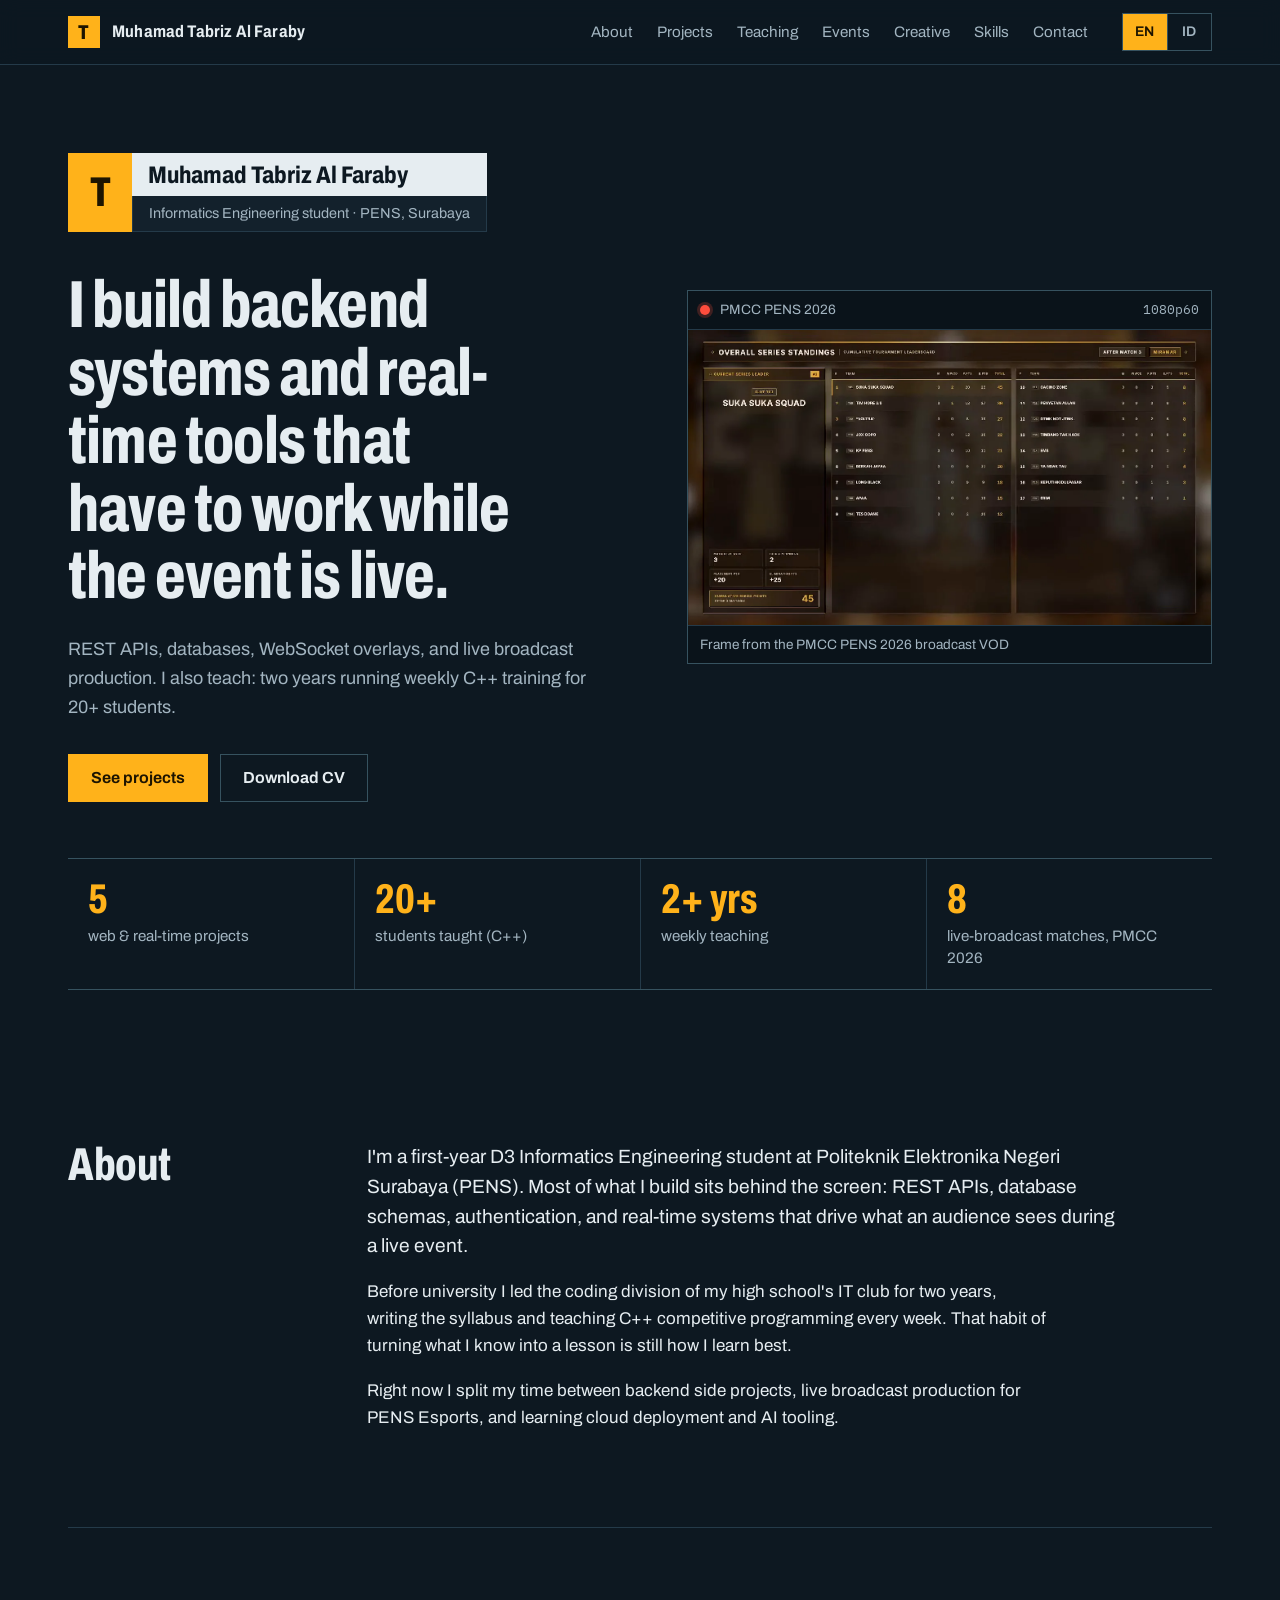
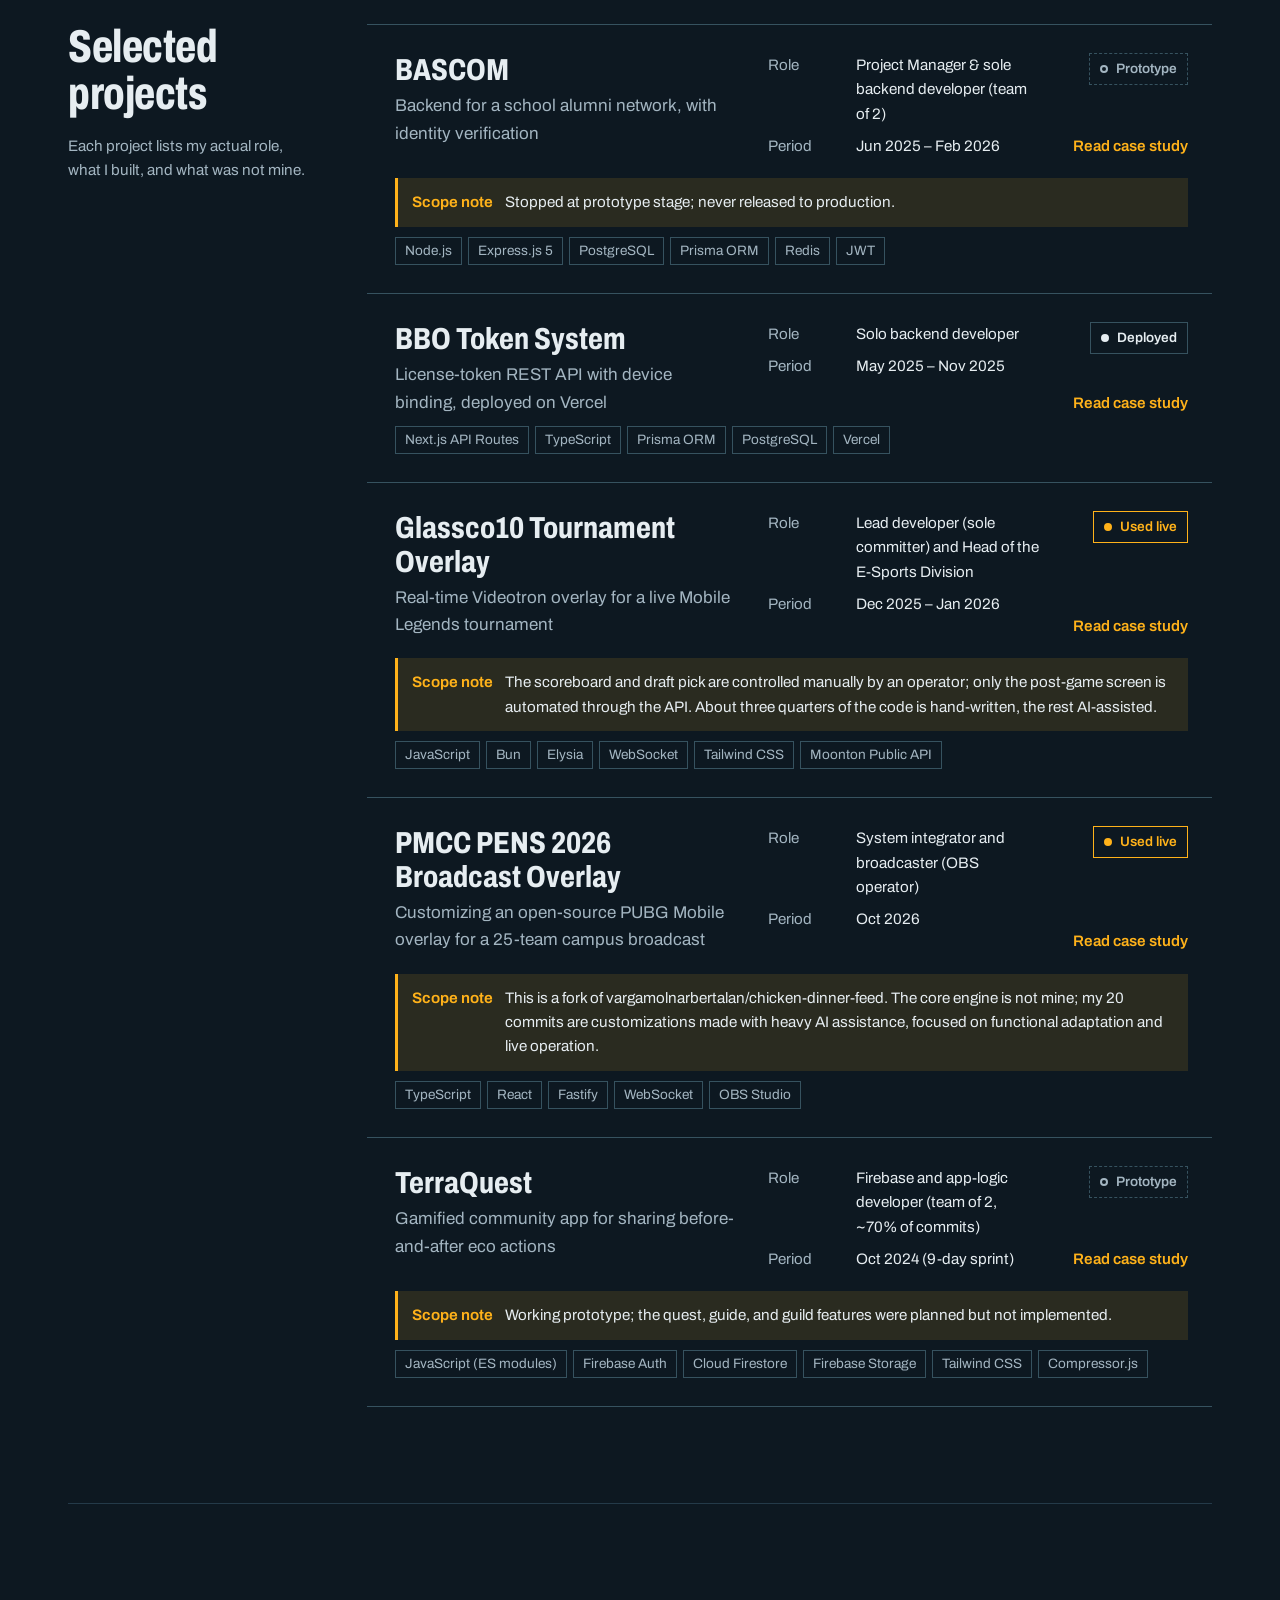
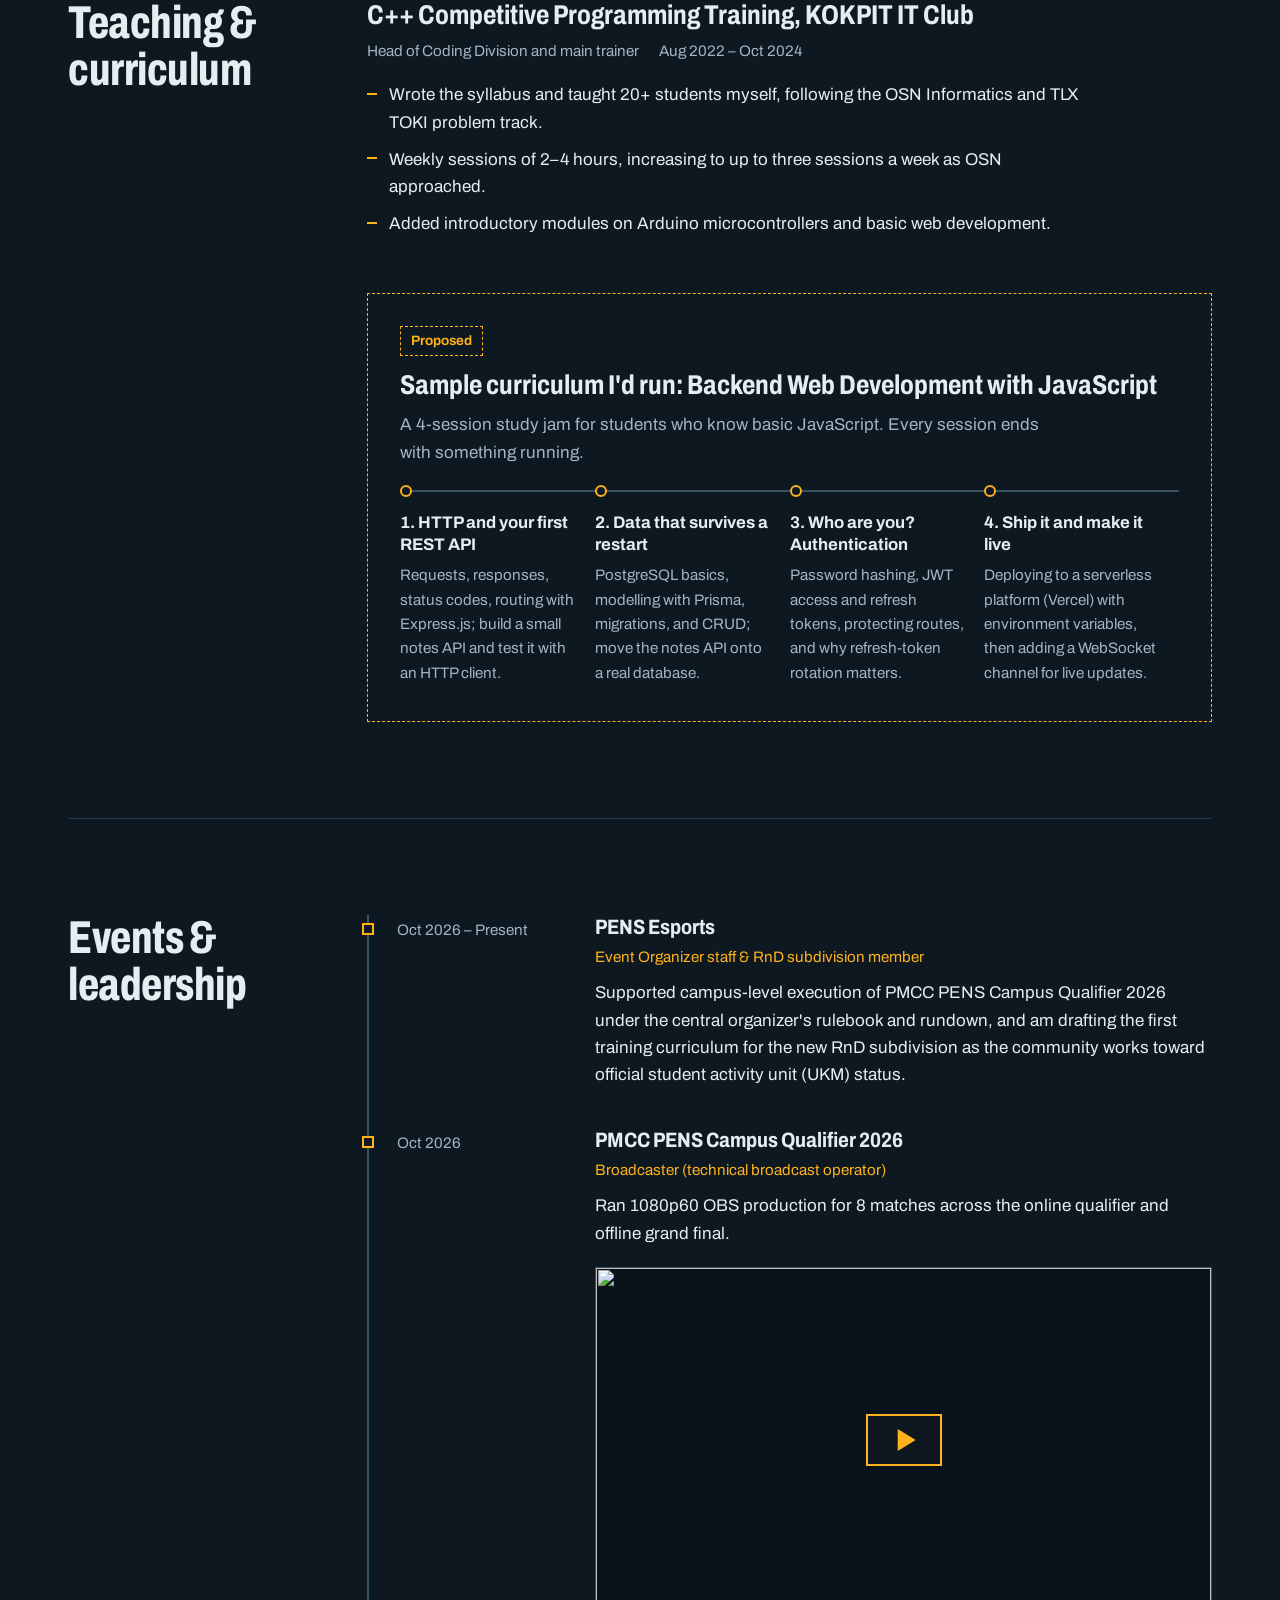
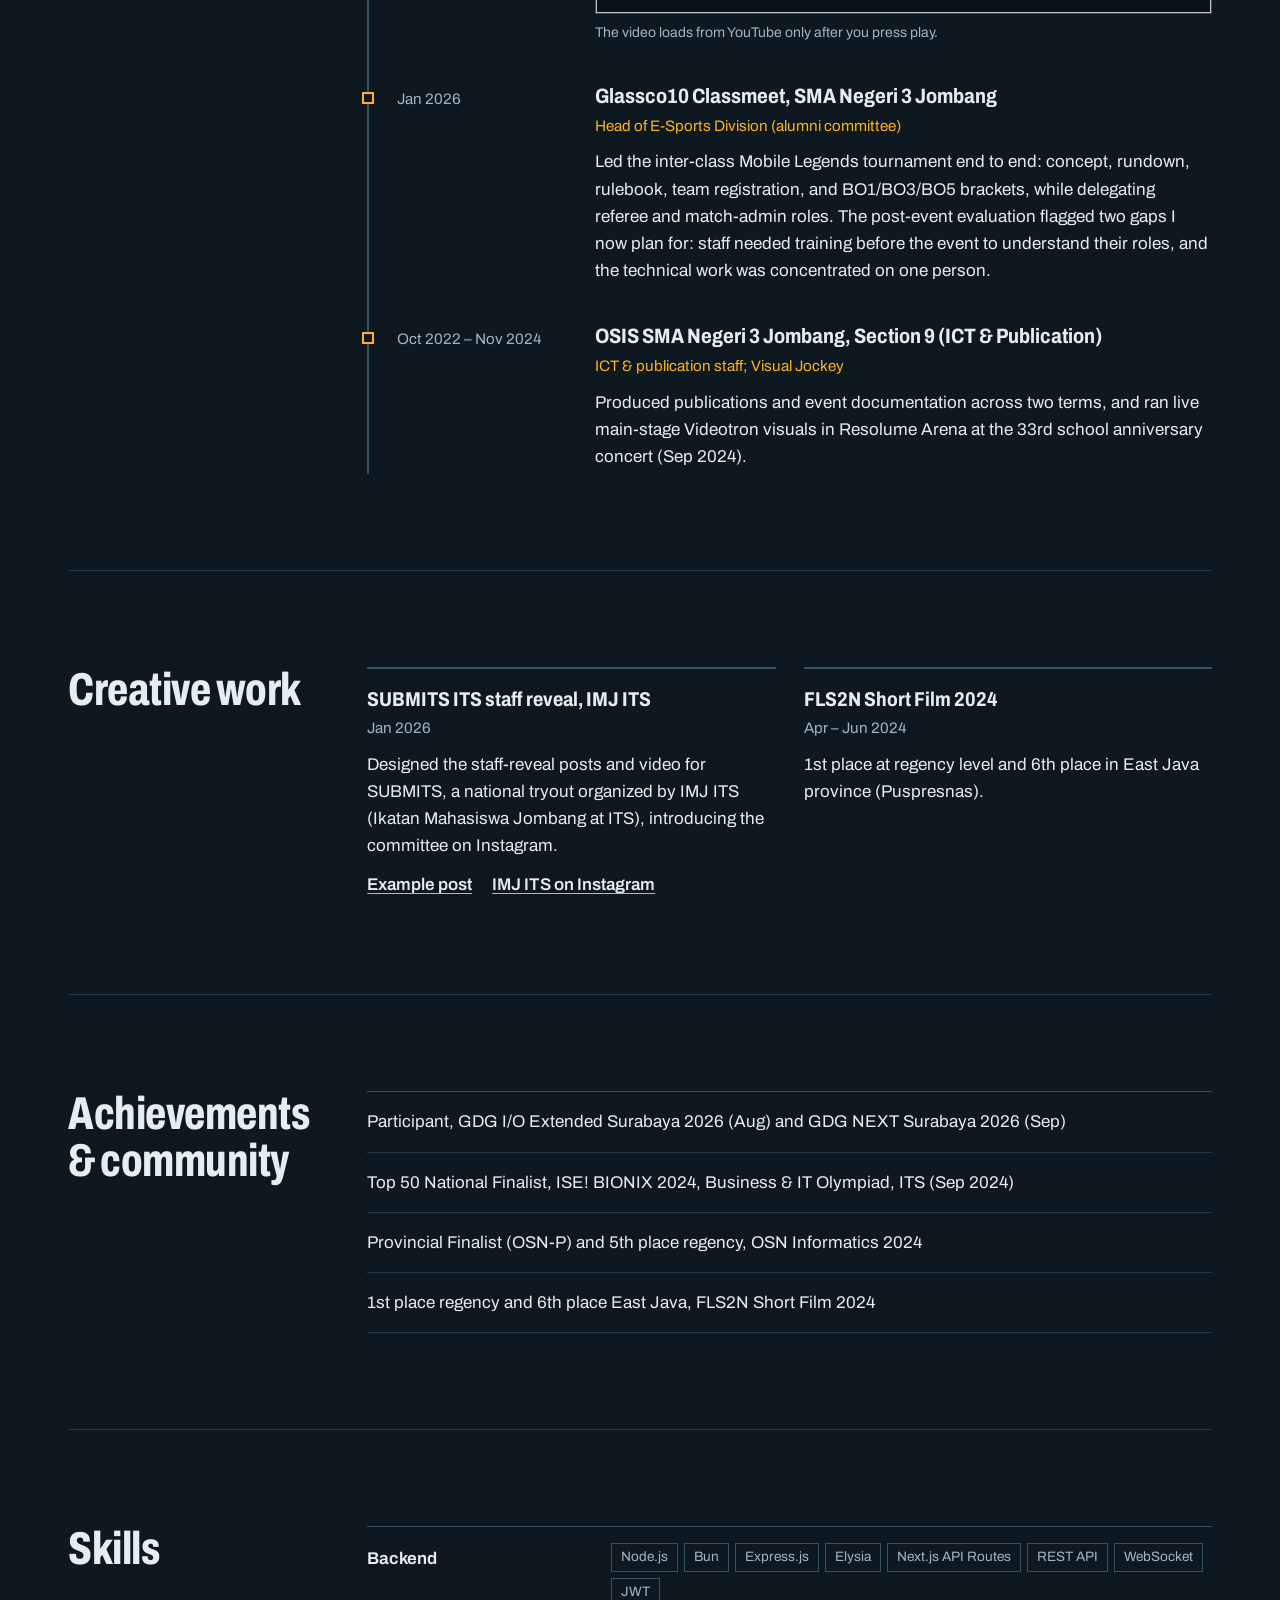
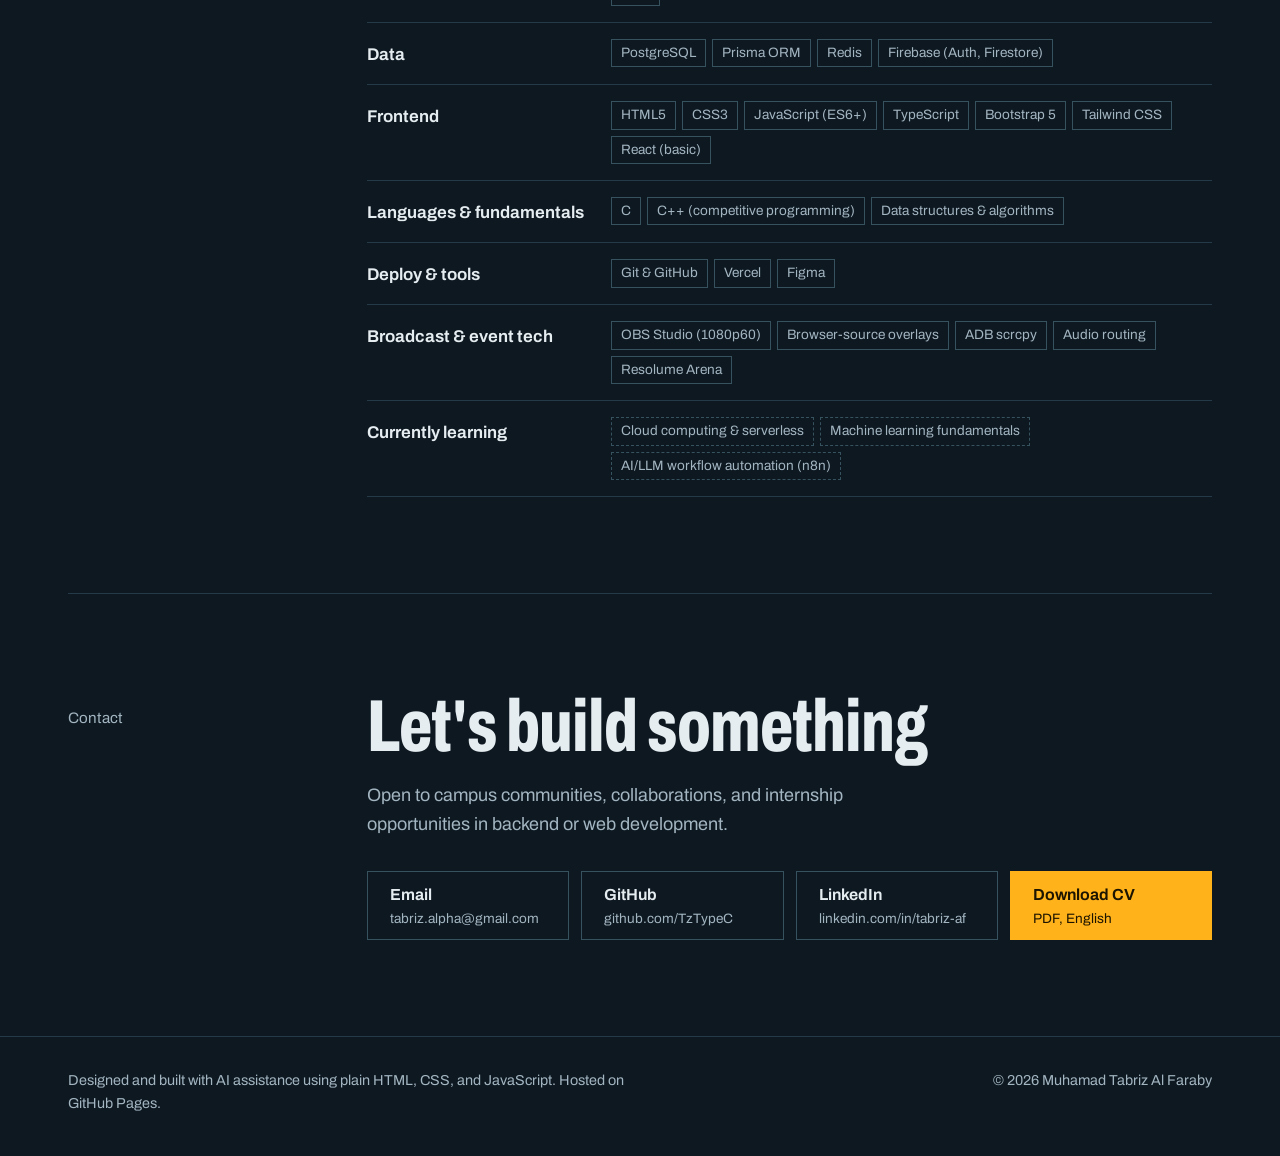
==== index.html @ d104f8d6 "Portfolio site: bilingual static site, case studies, media" ====
<!doctype html>
<html lang="en">
<head>
  <meta charset="utf-8">
  <meta name="viewport" content="width=device-width, initial-scale=1">
  <title data-i18n="meta.title">Muhamad Tabriz Al Faraby | Backend &amp; Real-Time Web Developer</title>
  <meta name="description" content="Portfolio of Muhamad Tabriz Al Faraby, Informatics Engineering student at PENS building backend systems and real-time tools for live events." data-i18n-attr="content|meta.description">
  <link rel="canonical" href="https://tztypec.github.io/">
  <meta name="theme-color" content="#0d1821">
  <meta name="color-scheme" content="dark">
  <meta name="author" content="Muhamad Tabriz Al Faraby">
  <meta property="og:type" content="website">
  <meta property="og:site_name" content="Muhamad Tabriz Al Faraby">
  <meta property="og:title" content="Muhamad Tabriz Al Faraby | Backend &amp; Real-Time Web Developer">
  <meta property="og:description" content="Portfolio of Muhamad Tabriz Al Faraby, Informatics Engineering student at PENS building backend systems and real-time tools for live events.">
  <meta property="og:url" content="https://tztypec.github.io/">
  <meta property="og:image" content="https://tztypec.github.io/assets/img/og.png">
  <meta property="og:image:width" content="1200">
  <meta property="og:image:height" content="630">
  <meta property="og:image:alt" content="Portfolio of Muhamad Tabriz Al Faraby">
  <meta property="og:locale" content="en_US">
  <meta property="og:locale:alternate" content="id_ID">
  <meta name="twitter:card" content="summary_large_image">
  <meta name="twitter:title" content="Muhamad Tabriz Al Faraby | Backend &amp; Real-Time Web Developer">
  <meta name="twitter:description" content="Portfolio of Muhamad Tabriz Al Faraby, Informatics Engineering student at PENS building backend systems and real-time tools for live events.">
  <meta name="twitter:image" content="https://tztypec.github.io/assets/img/og.png">
  <meta name="twitter:image:alt" content="Portfolio of Muhamad Tabriz Al Faraby">
  <link rel="icon" href="favicon.svg" type="image/svg+xml">
  <link rel="preload" href="assets/fonts/archivo-latin.woff2" as="font" type="font/woff2" crossorigin>
  <link rel="stylesheet" href="assets/css/site.css">
  <script>document.documentElement.classList.add("js")</script>
  <script src="assets/js/i18n.js" defer></script>
  <script src="assets/js/site.js" defer></script>
</head>
<body>
<a class="skip" data-i18n="ui.skip" href="#main">Skip to content</a>
<header class="site-header">
  <div class="wrap bar">
    <a class="brand" href="./">
      <span class="brand-mark" aria-hidden="true">T</span>
      <span class="brand-name"><span class="brand-name-full">Muhamad Tabriz Al Faraby</span><span class="brand-name-short">Tabriz</span></span>
    </a>
    <nav class="nav" aria-label="Main" data-i18n-attr="aria-label|ui.navLabel">
      <ul>
        <li><a data-i18n="nav.0" href="#about">About</a></li>
        <li><a data-i18n="nav.1" href="#projects">Projects</a></li>
        <li><a data-i18n="nav.2" href="#teaching">Teaching</a></li>
        <li><a data-i18n="nav.3" href="#events">Events</a></li>
        <li><a data-i18n="nav.4" href="#creative">Creative</a></li>
        <li><a data-i18n="nav.5" href="#skills">Skills</a></li>
        <li><a data-i18n="nav.6" href="#contact">Contact</a></li>
      </ul>
    </nav>
    <div class="lang" role="group" aria-label="Language" data-i18n-attr="aria-label|ui.lang">
      <button type="button" data-lang="en" aria-pressed="true" lang="en">EN</button>
      <button type="button" data-lang="id" aria-pressed="false" lang="id">ID</button>
    </div>
  </div>
</header>
<main id="main">
<section class="hero" aria-labelledby="hero-name">
  <div class="wrap">
    <div class="hero-grid">
      <div>
        <div class="strap">
          <span class="strap-mark" aria-hidden="true">T</span>
          <h1 id="hero-name">Muhamad Tabriz Al Faraby</h1>
          <p data-i18n="hero.eyebrow">Informatics Engineering student · PENS, Surabaya</p>
        </div>
        <p class="headline" data-i18n="hero.headline">I build backend systems and real-time tools that have to work while the event is live.</p>
        <p class="hero-sub" data-i18n="hero.sub">REST APIs, databases, WebSocket overlays, and live broadcast production. I also teach: two years running weekly C++ training for 20+ students.</p>
        <div class="actions">
          <a class="btn btn-primary" data-i18n="hero.cta_primary" href="#projects">See projects</a>
          <a class="btn" data-i18n="hero.cta_secondary" href="assets/CV-Muhamad-Tabriz-Al-Faraby.pdf" type="application/pdf">Download CV</a>
        </div>
      </div>
      <figure class="monitor">
        <div class="monitor-bar" aria-hidden="true"><span class="tally"></span><span>PMCC PENS 2026</span><span>1080p60</span></div>
        <div class="monitor-screen">
          <img src="assets/img/pmcc-series-standings.webp" width="1280" height="720" alt="Overall series standings overlay from the PMCC PENS 2026 broadcast, shown after match 3" data-i18n-attr="alt|ui.heroAlt" fetchpriority="high" decoding="async">
        </div>
        <figcaption data-i18n="ui.capPmcc">Frame from the PMCC PENS 2026 broadcast VOD</figcaption>
      </figure>
    </div>
    <ul class="stats">
      <li><span class="stat-value">5</span><span class="stat-label" data-i18n="hero.stats.0">web &amp; real-time projects</span></li>
      <li><span class="stat-value">20+</span><span class="stat-label" data-i18n="hero.stats.1">students taught (C++)</span></li>
      <li><span class="stat-value">2+ yrs</span><span class="stat-label" data-i18n="hero.stats.2">weekly teaching</span></li>
      <li><span class="stat-value">8</span><span class="stat-label" data-i18n="hero.stats.3">live-broadcast matches, PMCC 2026</span></li>
    </ul>
  </div>
</section>
<div class="wrap">
  <section class="sec" id="about" aria-labelledby="about-title">
    <div class="sec-head">
      <h2 data-i18n="about.title" id="about-title">About</h2>
      
    </div>
    <div class="sec-body">
      <div class="prose">
        <p class="prose-lead" data-i18n="about.body.0">I&#x27;m a first-year D3 Informatics Engineering student at Politeknik Elektronika Negeri Surabaya (PENS). Most of what I build sits behind the screen: REST APIs, database schemas, authentication, and real-time systems that drive what an audience sees during a live event.</p>
        <p data-i18n="about.body.1">Before university I led the coding division of my high school&#x27;s IT club for two years, writing the syllabus and teaching C++ competitive programming every week. That habit of turning what I know into a lesson is still how I learn best.</p>
        <p data-i18n="about.body.2">Right now I split my time between backend side projects, live broadcast production for PENS Esports, and learning cloud deployment and AI tooling.</p>
      </div>
    </div>
  </section>
</div>
<div class="wrap">
  <section class="sec" id="projects" aria-labelledby="projects-title">
    <div class="sec-head">
      <h2 data-i18n="projects_title" id="projects-title">Selected projects</h2>
      <p data-i18n="projects_note">Each project lists my actual role, what I built, and what was not mine.</p>
    </div>
    <div class="sec-body">
      <ul class="rundown">
        <li class="run">
          <div>
            <h3><a href="projects/bascom.html">BASCOM</a></h3>
            <p class="run-tagline" data-i18n="projects.bascom.tagline">Backend for a school alumni network, with identity verification</p>
          </div>
          <dl class="run-meta">
            <div><dt data-i18n="labels.role">Role</dt><dd data-i18n="projects.bascom.role">Project Manager &amp; sole backend developer (team of 2)</dd></div>
            <div><dt data-i18n="labels.period">Period</dt><dd data-i18n="projects.bascom.period">Jun 2025 – Feb 2026</dd></div>
          </dl>
          <div class="run-side">
            <span class="status status-prototype" data-i18n="projects.bascom.status">Prototype</span>
            <span class="run-cta" data-i18n="ui.readCase" aria-hidden="true">Read case study</span>
          </div>
          <p class="run-scope"><strong data-i18n="labels.honesty">Scope note</strong><span data-i18n="projects.bascom.honesty">Stopped at prototype stage; never released to production.</span></p>
          <ul class="stack"><li>Node.js</li><li>Express.js 5</li><li>PostgreSQL</li><li>Prisma ORM</li><li>Redis</li><li>JWT</li></ul>
        </li>
        <li class="run">
          <div>
            <h3><a href="projects/bbo-token.html">BBO Token System</a></h3>
            <p class="run-tagline" data-i18n="projects.bbo-token.tagline">License-token REST API with device binding, deployed on Vercel</p>
          </div>
          <dl class="run-meta">
            <div><dt data-i18n="labels.role">Role</dt><dd data-i18n="projects.bbo-token.role">Solo backend developer</dd></div>
            <div><dt data-i18n="labels.period">Period</dt><dd data-i18n="projects.bbo-token.period">May 2025 – Nov 2025</dd></div>
          </dl>
          <div class="run-side">
            <span class="status status-deployed" data-i18n="projects.bbo-token.status">Deployed</span>
            <span class="run-cta" data-i18n="ui.readCase" aria-hidden="true">Read case study</span>
          </div>
  
          <ul class="stack"><li>Next.js API Routes</li><li>TypeScript</li><li>Prisma ORM</li><li>PostgreSQL</li><li>Vercel</li></ul>
        </li>
        <li class="run">
          <div>
            <h3><a href="projects/glassco10-overlay.html">Glassco10 Tournament Overlay</a></h3>
            <p class="run-tagline" data-i18n="projects.glassco10-overlay.tagline">Real-time Videotron overlay for a live Mobile Legends tournament</p>
          </div>
          <dl class="run-meta">
            <div><dt data-i18n="labels.role">Role</dt><dd data-i18n="projects.glassco10-overlay.role">Lead developer (sole committer) and Head of the E-Sports Division</dd></div>
            <div><dt data-i18n="labels.period">Period</dt><dd data-i18n="projects.glassco10-overlay.period">Dec 2025 – Jan 2026</dd></div>
          </dl>
          <div class="run-side">
            <span class="status status-live" data-i18n="projects.glassco10-overlay.status">Used live</span>
            <span class="run-cta" data-i18n="ui.readCase" aria-hidden="true">Read case study</span>
          </div>
          <p class="run-scope"><strong data-i18n="labels.honesty">Scope note</strong><span data-i18n="projects.glassco10-overlay.honesty">The scoreboard and draft pick are controlled manually by an operator; only the post-game screen is automated through the API. About three quarters of the code is hand-written, the rest AI-assisted.</span></p>
          <ul class="stack"><li>JavaScript</li><li>Bun</li><li>Elysia</li><li>WebSocket</li><li>Tailwind CSS</li><li>Moonton Public API</li></ul>
        </li>
        <li class="run">
          <div>
            <h3><a href="projects/pmcc-overlay.html">PMCC PENS 2026 Broadcast Overlay</a></h3>
            <p class="run-tagline" data-i18n="projects.pmcc-overlay.tagline">Customizing an open-source PUBG Mobile overlay for a 25-team campus broadcast</p>
          </div>
          <dl class="run-meta">
            <div><dt data-i18n="labels.role">Role</dt><dd data-i18n="projects.pmcc-overlay.role">System integrator and broadcaster (OBS operator)</dd></div>
            <div><dt data-i18n="labels.period">Period</dt><dd data-i18n="projects.pmcc-overlay.period">Oct 2026</dd></div>
          </dl>
          <div class="run-side">
            <span class="status status-live" data-i18n="projects.pmcc-overlay.status">Used live</span>
            <span class="run-cta" data-i18n="ui.readCase" aria-hidden="true">Read case study</span>
          </div>
          <p class="run-scope"><strong data-i18n="labels.honesty">Scope note</strong><span data-i18n="projects.pmcc-overlay.honesty">This is a fork of vargamolnarbertalan/chicken-dinner-feed. The core engine is not mine; my 20 commits are customizations made with heavy AI assistance, focused on functional adaptation and live operation.</span></p>
          <ul class="stack"><li>TypeScript</li><li>React</li><li>Fastify</li><li>WebSocket</li><li>OBS Studio</li></ul>
        </li>
        <li class="run">
          <div>
            <h3><a href="projects/terraquest.html">TerraQuest</a></h3>
            <p class="run-tagline" data-i18n="projects.terraquest.tagline">Gamified community app for sharing before-and-after eco actions</p>
          </div>
          <dl class="run-meta">
            <div><dt data-i18n="labels.role">Role</dt><dd data-i18n="projects.terraquest.role">Firebase and app-logic developer (team of 2, ~70% of commits)</dd></div>
            <div><dt data-i18n="labels.period">Period</dt><dd data-i18n="projects.terraquest.period">Oct 2024 (9-day sprint)</dd></div>
          </dl>
          <div class="run-side">
            <span class="status status-prototype" data-i18n="projects.terraquest.status">Prototype</span>
            <span class="run-cta" data-i18n="ui.readCase" aria-hidden="true">Read case study</span>
          </div>
          <p class="run-scope"><strong data-i18n="labels.honesty">Scope note</strong><span data-i18n="projects.terraquest.honesty">Working prototype; the quest, guide, and guild features were planned but not implemented.</span></p>
          <ul class="stack"><li>JavaScript (ES modules)</li><li>Firebase Auth</li><li>Cloud Firestore</li><li>Firebase Storage</li><li>Tailwind CSS</li><li>Compressor.js</li></ul>
        </li>
      </ul>
    </div>
  </section>
</div>
<div class="wrap">
  <section class="sec" id="teaching" aria-labelledby="teaching-title">
    <div class="sec-head">
      <h2 data-i18n="teaching.title" id="teaching-title">Teaching &amp; curriculum</h2>
      
    </div>
    <div class="sec-body">
      <article class="block">
        <h3 data-i18n="teaching.kokpit.name">C++ Competitive Programming Training, KOKPIT IT Club</h3>
        <p class="byline"><span data-i18n="teaching.kokpit.role">Head of Coding Division and main trainer</span><span data-i18n="teaching.kokpit.period">Aug 2022 – Oct 2024</span></p>
        <ul class="ticks">
          <li data-i18n="teaching.kokpit.points.0">Wrote the syllabus and taught 20+ students myself, following the OSN Informatics and TLX TOKI problem track.</li>
          <li data-i18n="teaching.kokpit.points.1">Weekly sessions of 2–4 hours, increasing to up to three sessions a week as OSN approached.</li>
          <li data-i18n="teaching.kokpit.points.2">Added introductory modules on Arduino microcontrollers and basic web development.</li>
        </ul>
      </article>
      <article class="block proposal" aria-labelledby="proposal-title">
        <p class="proposal-tag" data-i18n="labels.proposed">Proposed</p>
        <h3 data-i18n="teaching.sample.title" id="proposal-title">Sample curriculum I&#x27;d run: Backend Web Development with JavaScript</h3>
        <p class="proposal-intro" data-i18n="teaching.sample.intro">A 4-session study jam for students who know basic JavaScript. Every session ends with something running.</p>
        <ol class="sessions">
          <li><h4 data-i18n="teaching.sample.sessions.0.title">1. HTTP and your first REST API</h4><p data-i18n="teaching.sample.sessions.0.topics">Requests, responses, status codes, routing with Express.js; build a small notes API and test it with an HTTP client.</p></li>
          <li><h4 data-i18n="teaching.sample.sessions.1.title">2. Data that survives a restart</h4><p data-i18n="teaching.sample.sessions.1.topics">PostgreSQL basics, modelling with Prisma, migrations, and CRUD; move the notes API onto a real database.</p></li>
          <li><h4 data-i18n="teaching.sample.sessions.2.title">3. Who are you? Authentication</h4><p data-i18n="teaching.sample.sessions.2.topics">Password hashing, JWT access and refresh tokens, protecting routes, and why refresh-token rotation matters.</p></li>
          <li><h4 data-i18n="teaching.sample.sessions.3.title">4. Ship it and make it live</h4><p data-i18n="teaching.sample.sessions.3.topics">Deploying to a serverless platform (Vercel) with environment variables, then adding a WebSocket channel for live updates.</p></li>
        </ol>
      </article>
    </div>
  </section>
</div>
<div class="wrap">
  <section class="sec" id="events" aria-labelledby="events-title">
    <div class="sec-head">
      <h2 data-i18n="events.title" id="events-title">Events &amp; leadership</h2>
      
    </div>
    <div class="sec-body">
      <ol class="timeline">
        <li>
          <p class="when" data-i18n="events.items.0.period">Oct 2026 – Present</p>
          <div>
            <h3 data-i18n="events.items.0.name">PENS Esports</h3>
            <p class="role" data-i18n="events.items.0.role">Event Organizer staff &amp; RnD subdivision member</p>
            <p class="text" data-i18n="events.items.0.text">Supported campus-level execution of PMCC PENS Campus Qualifier 2026 under the central organizer&#x27;s rulebook and rundown, and am drafting the first training curriculum for the new RnD subdivision as the community works toward official student activity unit (UKM) status.</p>
          </div>
        </li>
        <li>
          <p class="when" data-i18n="events.items.1.period">Oct 2026</p>
          <div>
            <h3 data-i18n="events.items.1.name">PMCC PENS Campus Qualifier 2026</h3>
            <p class="role" data-i18n="events.items.1.role">Broadcaster (technical broadcast operator)</p>
            <p class="text" data-i18n="events.items.1.text">Ran 1080p60 OBS production for 8 matches across the online qualifier and offline grand final.</p>
            <div class="yt" data-yt="rOWK4Sey0Go">
              <a class="yt-link" href="https://www.youtube.com/watch?v=rOWK4Sey0Go" aria-label="Play the PMCC PENS 2026 broadcast VOD" data-i18n-attr="aria-label|ui.play">
                <img src="https://i.ytimg.com/vi/rOWK4Sey0Go/maxresdefault.jpg" alt="" width="1280" height="720" loading="lazy" decoding="async">
                <span class="yt-play" aria-hidden="true"></span>
              </a>
            </div>
            <p class="yt-note" data-i18n="ui.ytNote">The video loads from YouTube only after you press play.</p>
          </div>
        </li>
        <li>
          <p class="when" data-i18n="events.items.2.period">Jan 2026</p>
          <div>
            <h3 data-i18n="events.items.2.name">Glassco10 Classmeet, SMA Negeri 3 Jombang</h3>
            <p class="role" data-i18n="events.items.2.role">Head of E-Sports Division (alumni committee)</p>
            <p class="text" data-i18n="events.items.2.text">Led the inter-class Mobile Legends tournament end to end: concept, rundown, rulebook, team registration, and BO1/BO3/BO5 brackets, while delegating referee and match-admin roles. The post-event evaluation flagged two gaps I now plan for: staff needed training before the event to understand their roles, and the technical work was concentrated on one person.</p>
          </div>
        </li>
        <li>
          <p class="when" data-i18n="events.items.3.period">Oct 2022 – Nov 2024</p>
          <div>
            <h3 data-i18n="events.items.3.name">OSIS SMA Negeri 3 Jombang, Section 9 (ICT &amp; Publication)</h3>
            <p class="role" data-i18n="events.items.3.role">ICT &amp; publication staff; Visual Jockey</p>
            <p class="text" data-i18n="events.items.3.text">Produced publications and event documentation across two terms, and ran live main-stage Videotron visuals in Resolume Arena at the 33rd school anniversary concert (Sep 2024).</p>
          </div>
        </li>
      </ol>
    </div>
  </section>
</div>
<div class="wrap">
  <section class="sec" id="creative" aria-labelledby="creative-title">
    <div class="sec-head">
      <h2 data-i18n="creative.title" id="creative-title">Creative work</h2>
      
    </div>
    <div class="sec-body">
      <div class="pair">
        <article>
          <h3 data-i18n="creative.items.0.name">SUBMITS ITS staff reveal, IMJ ITS</h3>
          <p class="when" data-i18n="creative.items.0.period">Jan 2026</p>
          <p class="text" data-i18n="creative.items.0.text">Designed the staff-reveal posts and video for SUBMITS, a national tryout organized by IMJ ITS (Ikatan Mahasiswa Jombang at ITS), introducing the committee on Instagram.</p>
          <ul class="links"><li><a data-i18n="creative.items.0.links.0" href="https://www.instagram.com/p/DTwX27FEnAZ/">Example post</a></li><li><a data-i18n="creative.items.0.links.1" href="https://www.instagram.com/imj.its/">IMJ ITS on Instagram</a></li></ul>
        </article>
        <article>
          <h3 data-i18n="creative.items.1.name">FLS2N Short Film 2024</h3>
          <p class="when" data-i18n="creative.items.1.period">Apr – Jun 2024</p>
          <p class="text" data-i18n="creative.items.1.text">1st place at regency level and 6th place in East Java province (Puspresnas).</p>
        </article>
      </div>
    </div>
  </section>
</div>
<div class="wrap">
  <section class="sec" id="achievements" aria-labelledby="achievements-title">
    <div class="sec-head">
      <h2 data-i18n="achievements.title" id="achievements-title">Achievements &amp; community</h2>
      
    </div>
    <div class="sec-body">
      <ul class="rows">
        <li data-i18n="achievements.items.0">Participant, GDG I/O Extended Surabaya 2026 (Aug) and GDG NEXT Surabaya 2026 (Sep)</li>
        <li data-i18n="achievements.items.1">Top 50 National Finalist, ISE! BIONIX 2024, Business &amp; IT Olympiad, ITS (Sep 2024)</li>
        <li data-i18n="achievements.items.2">Provincial Finalist (OSN-P) and 5th place regency, OSN Informatics 2024</li>
        <li data-i18n="achievements.items.3">1st place regency and 6th place East Java, FLS2N Short Film 2024</li>
      </ul>
    </div>
  </section>
</div>
<div class="wrap">
  <section class="sec" id="skills" aria-labelledby="skills-title">
    <div class="sec-head">
      <h2 data-i18n="skills.title" id="skills-title">Skills</h2>
      
    </div>
    <div class="sec-body">
      <dl class="skills">
        <div><dt data-i18n="skills.groups.0.label">Backend</dt><dd><ul class="stack"><li>Node.js</li><li>Bun</li><li>Express.js</li><li>Elysia</li><li>Next.js API Routes</li><li>REST API</li><li>WebSocket</li><li>JWT</li></ul></dd></div>
        <div><dt data-i18n="skills.groups.1.label">Data</dt><dd><ul class="stack"><li>PostgreSQL</li><li>Prisma ORM</li><li>Redis</li><li>Firebase (Auth, Firestore)</li></ul></dd></div>
        <div><dt data-i18n="skills.groups.2.label">Frontend</dt><dd><ul class="stack"><li>HTML5</li><li>CSS3</li><li>JavaScript (ES6+)</li><li>TypeScript</li><li>Bootstrap 5</li><li>Tailwind CSS</li><li>React (basic)</li></ul></dd></div>
        <div><dt data-i18n="skills.groups.3.label">Languages &amp; fundamentals</dt><dd><ul class="stack"><li>C</li><li>C++ (competitive programming)</li><li>Data structures &amp; algorithms</li></ul></dd></div>
        <div><dt data-i18n="skills.groups.4.label">Deploy &amp; tools</dt><dd><ul class="stack"><li>Git &amp; GitHub</li><li>Vercel</li><li>Figma</li></ul></dd></div>
        <div><dt data-i18n="skills.groups.5.label">Broadcast &amp; event tech</dt><dd><ul class="stack"><li>OBS Studio (1080p60)</li><li>Browser-source overlays</li><li>ADB scrcpy</li><li>Audio routing</li><li>Resolume Arena</li></ul></dd></div>
        <div class="learning"><dt data-i18n="skills.groups.6.label">Currently learning</dt><dd><ul class="stack"><li>Cloud computing &amp; serverless</li><li>Machine learning fundamentals</li><li>AI/LLM workflow automation (n8n)</li></ul></dd></div>
      </dl>
    </div>
  </section>
</div>
<div class="wrap">
  <section class="sec contact" id="contact" aria-labelledby="contact-title">
    <div class="sec-head">
      <p data-i18n="nav.6.rail">Contact</p>
    </div>
    <div class="sec-body">
      <h2 class="contact-title" data-i18n="contact.title" id="contact-title">Let&#x27;s build something</h2>
      <p class="contact-text" data-i18n="contact.text">Open to campus communities, collaborations, and internship opportunities in backend or web development.</p>
      <ul class="contact-list">
        <li><a class="btn" href="mailto:tabriz.alpha@gmail.com"><span><span data-i18n="ui.email">Email</span><small>tabriz.alpha@gmail.com</small></span></a></li>
        <li><a class="btn" href="https://github.com/TzTypeC"><span>GitHub<small>github.com/TzTypeC</small></span></a></li>
        <li><a class="btn" href="https://linkedin.com/in/tabriz-af"><span>LinkedIn<small>linkedin.com/in/tabriz-af</small></span></a></li>
        <li><a class="btn btn-primary" href="assets/CV-Muhamad-Tabriz-Al-Faraby.pdf" type="application/pdf"><span><span data-i18n="hero.cta_secondary">Download CV</span><small data-i18n="ui.pdf">PDF, English</small></span></a></li>
      </ul>
    </div>
  </section>
</div>
</main>
<footer class="site-footer">
  <div class="wrap foot">
    <p data-i18n="footer">Designed and built with AI assistance using plain HTML, CSS, and JavaScript. Hosted on GitHub Pages.</p>
    <p data-i18n="ui.rights">© 2026 Muhamad Tabriz Al Faraby</p>
  </div>
</footer>
</body>
</html>
---- assets/css/site.css ----
@font-face {
  font-family: "Archivo";
  font-style: normal;
  font-weight: 100 900;
  font-stretch: 62% 125%;
  font-display: swap;
  src: url("../fonts/archivo-latin.woff2") format("woff2");
}

@font-face {
  font-family: "IBM Plex Mono";
  font-style: normal;
  font-weight: 400;
  font-display: swap;
  src: url("../fonts/plex-mono-400-latin.woff2") format("woff2");
}

:root {
  --bg: #0d1821;
  --bg-raise: #13212c;
  --bg-sunk: #0a131a;
  --line: #243a49;
  --line-strong: #36525f;
  --text: #e6edf1;
  --muted: #a3b5c1;
  --accent: #ffb21a;
  --accent-soft: rgba(255, 178, 26, 0.12);
  --on-accent: #1d1400;
  --sans: "Archivo", "Segoe UI", system-ui, sans-serif;
  --mono: "IBM Plex Mono", ui-monospace, "Cascadia Mono", Consolas, monospace;
  --wrap: 1240px;
  --gutter: clamp(20px, 4vw, 48px);
  --rail: 248px;
  --header-h: 64px;
  color-scheme: dark;
}

*,
*::before,
*::after {
  box-sizing: border-box;
}

html {
  scroll-behavior: smooth;
  scroll-padding-top: calc(var(--header-h) + 24px);
  -webkit-text-size-adjust: 100%;
}

body {
  margin: 0;
  background: var(--bg);
  color: var(--text);
  font-family: var(--sans);
  font-size: 1.0625rem;
  line-height: 1.6;
  font-stretch: 100%;
  text-rendering: optimizeLegibility;
}

img {
  display: block;
  max-width: 100%;
  height: auto;
}

a {
  color: inherit;
  text-decoration-color: var(--accent);
  text-decoration-thickness: 1px;
  text-underline-offset: 0.2em;
}

a:hover {
  color: var(--accent);
}

:focus-visible {
  outline: 3px solid var(--accent);
  outline-offset: 3px;
  border-radius: 2px;
}

h1,
h2,
h3,
p,
ul,
ol,
dl,
dd,
figure {
  margin: 0;
}

ul,
ol {
  padding: 0;
}

code {
  font-family: var(--mono);
  font-size: 0.9em;
}

.skip {
  position: absolute;
  left: var(--gutter);
  top: -100px;
  z-index: 100;
  padding: 10px 16px;
  background: var(--accent);
  color: var(--on-accent);
  font-weight: 700;
  text-decoration: none;
}

.skip:focus {
  top: 12px;
}

.wrap {
  width: 100%;
  max-width: var(--wrap);
  margin-inline: auto;
  padding-inline: var(--gutter);
}

.site-header {
  position: sticky;
  top: 0;
  z-index: 50;
  background: rgba(13, 24, 33, 0.92);
  border-bottom: 1px solid var(--line);
  backdrop-filter: blur(10px);
}

.bar {
  display: flex;
  align-items: center;
  gap: 24px;
  min-height: var(--header-h);
}

.brand {
  display: inline-flex;
  align-items: center;
  gap: 12px;
  font-weight: 700;
  font-stretch: 85%;
  font-size: 1.05rem;
  letter-spacing: 0.01em;
  text-decoration: none;
  white-space: nowrap;
}

.brand-mark {
  display: grid;
  place-items: center;
  width: 32px;
  height: 32px;
  background: var(--accent);
  color: var(--on-accent);
  font-weight: 800;
  font-stretch: 75%;
  font-size: 1.25rem;
  line-height: 1;
}

.brand:hover {
  color: var(--text);
}

.brand:hover .brand-name {
  color: var(--accent);
}

.nav {
  margin-left: auto;
}

.nav ul {
  display: flex;
  gap: 4px;
  list-style: none;
}

.nav a {
  display: block;
  padding: 8px 10px;
  color: var(--muted);
  font-size: 0.95rem;
  text-decoration: none;
}

.nav a:hover {
  color: var(--text);
}

.lang {
  display: none;
  border: 1px solid var(--line-strong);
}

.js .lang {
  display: inline-flex;
}

.lang button {
  min-width: 44px;
  min-height: 36px;
  padding: 4px 10px;
  border: 0;
  background: transparent;
  color: var(--muted);
  font: inherit;
  font-size: 0.875rem;
  font-weight: 600;
  letter-spacing: 0.04em;
  cursor: pointer;
}

.lang button + button {
  border-left: 1px solid var(--line-strong);
}

.lang button[aria-pressed="true"] {
  background: var(--accent);
  color: var(--on-accent);
}

.lang button:hover:not([aria-pressed="true"]) {
  color: var(--text);
}

.hero {
  padding-block: clamp(40px, 7vw, 88px) clamp(32px, 5vw, 56px);
}

.hero-grid {
  display: grid;
  grid-template-columns: minmax(0, 1.08fr) minmax(0, 1fr);
  gap: clamp(28px, 4vw, 56px);
  align-items: center;
}

.strap {
  display: inline-grid;
  grid-template-columns: auto 1fr;
  margin-bottom: clamp(28px, 4vw, 40px);
  max-width: 100%;
}

.strap-mark {
  grid-row: span 2;
  display: grid;
  place-items: center;
  width: clamp(52px, 6vw, 64px);
  background: var(--accent);
  color: var(--on-accent);
  font-weight: 800;
  font-stretch: 70%;
  font-size: clamp(2rem, 3.4vw, 2.6rem);
  line-height: 1;
}

.strap h1 {
  padding: 8px 16px 6px;
  background: var(--text);
  color: var(--bg);
  font-size: clamp(1.15rem, 2vw, 1.5rem);
  font-weight: 750;
  font-stretch: 82%;
  line-height: 1.2;
}

.strap p {
  padding: 6px 16px;
  background: var(--bg-raise);
  border: 1px solid var(--line);
  border-top: 0;
  color: var(--muted);
  font-size: 0.9rem;
}

.headline {
  font-size: clamp(2.35rem, 5.2vw, 4.5rem);
  font-weight: 760;
  font-stretch: 72%;
  line-height: 1.02;
  letter-spacing: -0.012em;
  max-width: 16ch;
  text-wrap: balance;
}

.hero-sub {
  margin-top: 24px;
  max-width: 54ch;
  color: var(--muted);
  font-size: 1.125rem;
}

.actions {
  display: flex;
  flex-wrap: wrap;
  gap: 12px;
  margin-top: 32px;
}

.btn {
  display: inline-flex;
  align-items: center;
  justify-content: center;
  gap: 10px;
  min-height: 48px;
  padding: 10px 22px;
  border: 1px solid var(--line-strong);
  background: transparent;
  color: var(--text);
  font-weight: 650;
  font-size: 1rem;
  text-decoration: none;
  transition: background-color 0.15s ease, color 0.15s ease, border-color 0.15s ease;
}

.btn:hover {
  border-color: var(--accent);
  color: var(--accent);
}

.btn-primary {
  background: var(--accent);
  border-color: var(--accent);
  color: var(--on-accent);
}

.btn-primary:hover {
  background: #ffc54f;
  border-color: #ffc54f;
  color: var(--on-accent);
}

.btn svg {
  width: 18px;
  height: 18px;
  flex: none;
}

.monitor {
  border: 1px solid var(--line-strong);
  background: var(--bg-sunk);
}

.monitor-bar {
  display: flex;
  align-items: center;
  gap: 10px;
  padding: 8px 12px;
  border-bottom: 1px solid var(--line);
  color: var(--muted);
  font-size: 0.85rem;
}

.tally {
  width: 10px;
  height: 10px;
  border-radius: 50%;
  background: #ff4d3d;
  box-shadow: 0 0 0 3px rgba(255, 77, 61, 0.22);
  flex: none;
}

.monitor-bar span:last-child {
  margin-left: auto;
  font-family: var(--mono);
  font-size: 0.8rem;
  color: var(--muted);
}

.monitor-screen {
  position: relative;
  overflow: hidden;
  aspect-ratio: 16 / 9;
}

.monitor-screen img {
  width: 100%;
  height: 100%;
  object-fit: cover;
}

.monitor figcaption {
  padding: 8px 12px;
  border-top: 1px solid var(--line);
  color: var(--muted);
  font-size: 0.85rem;
}

.js .monitor-screen img {
  animation: power-on 0.9s cubic-bezier(0.2, 0.7, 0.2, 1) 0.15s both;
}

@keyframes power-on {
  0% {
    clip-path: inset(49.5% 0 49.5% 0);
    filter: brightness(2.2);
  }
  45% {
    clip-path: inset(49.5% 0 49.5% 0);
    filter: brightness(1.8);
  }
  100% {
    clip-path: inset(0 0 0 0);
    filter: brightness(1);
  }
}

.stats {
  display: grid;
  grid-template-columns: repeat(4, minmax(0, 1fr));
  margin-top: clamp(36px, 5vw, 56px);
  border-top: 1px solid var(--line-strong);
  border-bottom: 1px solid var(--line-strong);
  list-style: none;
}

.stats li {
  padding: 18px 20px 20px;
}

.stats li + li {
  border-left: 1px solid var(--line);
}

.stat-value {
  display: block;
  color: var(--accent);
  font-size: clamp(1.9rem, 3.4vw, 2.6rem);
  font-weight: 760;
  font-stretch: 72%;
  line-height: 1.1;
  font-variant-numeric: tabular-nums;
}

.stat-label {
  display: block;
  margin-top: 4px;
  color: var(--muted);
  font-size: 0.95rem;
  line-height: 1.4;
}

.sec {
  display: grid;
  grid-template-columns: var(--rail) minmax(0, 1fr);
  gap: 24px clamp(28px, 4vw, 56px);
  padding-block: clamp(56px, 8vw, 96px);
  border-top: 1px solid var(--line);
}

.hero + .wrap .sec {
  border-top: 0;
}

.sec-head {
  align-self: start;
  position: sticky;
  top: calc(var(--header-h) + 24px);
}

.sec-head h2 {
  font-size: clamp(2rem, 3.6vw, 3rem);
  font-weight: 760;
  font-stretch: 72%;
  line-height: 1.02;
  letter-spacing: -0.01em;
  text-wrap: balance;
}

.sec-head p {
  margin-top: 16px;
  color: var(--muted);
  font-size: 0.95rem;
  max-width: 30ch;
}

.prose p {
  max-width: 68ch;
  text-wrap: pretty;
}

.prose p + p {
  margin-top: 1em;
}

.prose-lead {
  font-size: 1.2rem;
  line-height: 1.55;
}

.rundown {
  list-style: none;
  border-top: 1px solid var(--line-strong);
}

.run {
  position: relative;
  display: grid;
  grid-template-columns: minmax(0, 1.25fr) minmax(0, 1fr) auto;
  gap: 10px 32px;
  padding: 28px 24px 28px 28px;
  border-bottom: 1px solid var(--line-strong);
  transition: background-color 0.15s ease;
}

.run::before {
  content: "";
  position: absolute;
  left: 0;
  top: -1px;
  bottom: -1px;
  width: 4px;
  background: transparent;
  transition: background-color 0.15s ease;
}

.run:hover,
.run:focus-within {
  background: var(--bg-raise);
}

.run:hover::before,
.run:focus-within::before {
  background: var(--accent);
}

.run h3 {
  font-size: clamp(1.5rem, 2.4vw, 1.9rem);
  font-weight: 750;
  font-stretch: 78%;
  line-height: 1.1;
}

.run h3 a {
  text-decoration: none;
}

.run h3 a::after {
  content: "";
  position: absolute;
  inset: 0;
  z-index: 1;
}

.run h3 a:focus-visible {
  outline: none;
}

.run:has(h3 a:focus-visible) {
  outline: 3px solid var(--accent);
  outline-offset: -3px;
}

.run-tagline {
  margin-top: 6px;
  color: var(--muted);
}

.run-meta {
  display: grid;
  gap: 8px;
  align-content: start;
  font-size: 0.95rem;
}

.run-meta div {
  display: grid;
  grid-template-columns: 76px minmax(0, 1fr);
  gap: 12px;
}

.run-meta dt,
.cs-meta dt {
  color: var(--muted);
}

.run-side {
  display: grid;
  justify-items: end;
  align-content: space-between;
  gap: 16px;
}

.run-cta {
  color: var(--accent);
  font-size: 0.95rem;
  font-weight: 600;
  white-space: nowrap;
}

.run-scope {
  grid-column: 1 / -1;
  display: grid;
  grid-template-columns: auto minmax(0, 1fr);
  gap: 4px 12px;
  margin-top: 10px;
  padding: 12px 14px;
  border-left: 3px solid var(--accent);
  background: var(--accent-soft);
  font-size: 0.95rem;
  max-width: 92ch;
}

.run-scope strong {
  color: var(--accent);
  font-weight: 650;
  white-space: nowrap;
}

.stack {
  display: flex;
  flex-wrap: wrap;
  gap: 6px;
  list-style: none;
}

.run .stack {
  grid-column: 1 / -1;
}

.stack li {
  padding: 3px 9px;
  border: 1px solid var(--line-strong);
  color: var(--muted);
  font-size: 0.85rem;
  line-height: 1.5;
}

.status {
  display: inline-flex;
  align-items: center;
  gap: 8px;
  padding: 4px 10px;
  border: 1px solid var(--line-strong);
  font-size: 0.85rem;
  font-weight: 600;
  white-space: nowrap;
}

.status::before {
  content: "";
  width: 8px;
  height: 8px;
  border-radius: 50%;
  border: 2px solid currentColor;
}

.status-live {
  border-color: var(--accent);
  color: var(--accent);
}

.status-live::before {
  background: currentColor;
}

.status-deployed {
  color: var(--text);
}

.status-deployed::before {
  background: currentColor;
}

.status-prototype {
  border-style: dashed;
  color: var(--muted);
}

.block + .block {
  margin-top: clamp(40px, 5vw, 56px);
}

.block h3 {
  font-size: clamp(1.35rem, 2.2vw, 1.7rem);
  font-weight: 720;
  font-stretch: 80%;
  line-height: 1.15;
}

.byline {
  display: flex;
  flex-wrap: wrap;
  gap: 4px 20px;
  margin-top: 8px;
  color: var(--muted);
  font-size: 0.95rem;
}

.ticks {
  margin-top: 18px;
  list-style: none;
  display: grid;
  gap: 10px;
  max-width: 72ch;
}

.ticks li {
  position: relative;
  padding-left: 22px;
}

.ticks li::before {
  content: "";
  position: absolute;
  left: 0;
  top: 0.68em;
  width: 10px;
  height: 2px;
  background: var(--accent);
}

.proposal {
  position: relative;
  padding: clamp(22px, 3vw, 32px);
  border: 1px dashed var(--accent);
}

.proposal-tag {
  display: inline-block;
  margin-bottom: 14px;
  padding: 3px 10px;
  border: 1px dashed var(--accent);
  color: var(--accent);
  font-size: 0.85rem;
  font-weight: 650;
}

.proposal-intro {
  margin-top: 10px;
  color: var(--muted);
  max-width: 64ch;
}

.sessions {
  display: grid;
  grid-template-columns: repeat(4, minmax(0, 1fr));
  gap: 0;
  margin-top: 24px;
  list-style: none;
  border-top: 2px solid var(--line-strong);
}

.sessions li {
  position: relative;
  padding: 20px 18px 4px 0;
}

.sessions li::before {
  content: "";
  position: absolute;
  top: -7px;
  left: 0;
  width: 12px;
  height: 12px;
  border-radius: 50%;
  background: var(--bg);
  border: 2px solid var(--accent);
}

.sessions h4 {
  margin: 0;
  font-size: 1.05rem;
  font-weight: 700;
  line-height: 1.3;
}

.sessions p {
  margin-top: 8px;
  color: var(--muted);
  font-size: 0.95rem;
}

.timeline {
  list-style: none;
  border-left: 2px solid var(--line-strong);
}

.timeline > li {
  position: relative;
  display: grid;
  grid-template-columns: 170px minmax(0, 1fr);
  gap: 8px 28px;
  padding: 0 0 40px 28px;
}

.timeline > li:last-child {
  padding-bottom: 4px;
}

.timeline > li::before {
  content: "";
  position: absolute;
  left: -7px;
  top: 8px;
  width: 12px;
  height: 12px;
  background: var(--bg);
  border: 2px solid var(--accent);
}

.when {
  color: var(--muted);
  font-size: 0.95rem;
  padding-top: 3px;
  font-variant-numeric: tabular-nums;
}

.timeline h3 {
  font-size: 1.3rem;
  font-weight: 720;
  font-stretch: 85%;
  line-height: 1.25;
}

.timeline .role {
  margin-top: 4px;
  color: var(--accent);
  font-size: 0.95rem;
}

.timeline p.text {
  margin-top: 10px;
  max-width: 68ch;
}

.yt {
  position: relative;
  margin-top: 20px;
  max-width: 720px;
  aspect-ratio: 16 / 9;
  background: var(--bg-sunk);
  border: 1px solid var(--line-strong);
}

.yt-link {
  position: absolute;
  inset: 0;
  display: block;
}

.yt-link img,
.yt iframe {
  width: 100%;
  height: 100%;
  object-fit: cover;
  border: 0;
}

.yt-play {
  position: absolute;
  left: 50%;
  top: 50%;
  width: 76px;
  height: 52px;
  transform: translate(-50%, -50%);
  background: rgba(13, 24, 33, 0.86);
  border: 2px solid var(--accent);
  transition: background-color 0.15s ease;
}

.yt-play::after {
  content: "";
  position: absolute;
  left: 50%;
  top: 50%;
  transform: translate(-35%, -50%);
  border-style: solid;
  border-width: 11px 0 11px 18px;
  border-color: transparent transparent transparent var(--accent);
}

.yt-link:hover .yt-play,
.yt-link:focus-visible .yt-play {
  background: var(--accent);
}

.yt-link:hover .yt-play::after,
.yt-link:focus-visible .yt-play::after {
  border-left-color: var(--on-accent);
}

.yt-note {
  margin-top: 8px;
  color: var(--muted);
  font-size: 0.875rem;
}

.pair {
  display: grid;
  grid-template-columns: repeat(2, minmax(0, 1fr));
  gap: 28px;
}

.pair article {
  padding-top: 18px;
  border-top: 2px solid var(--line-strong);
}

.pair h3 {
  font-size: 1.25rem;
  font-weight: 720;
  font-stretch: 85%;
  line-height: 1.25;
}

.pair .when {
  padding: 0;
  margin-top: 4px;
}

.pair p.text {
  margin-top: 10px;
}

.links {
  display: flex;
  flex-wrap: wrap;
  gap: 8px 20px;
  margin-top: 12px;
  list-style: none;
  font-weight: 600;
}

.rows {
  list-style: none;
  border-top: 1px solid var(--line-strong);
}

.rows li {
  padding: 16px 0;
  border-bottom: 1px solid var(--line);
}

.skills {
  border-top: 1px solid var(--line-strong);
}

.skills > div {
  display: grid;
  grid-template-columns: 220px minmax(0, 1fr);
  gap: 10px 24px;
  padding: 16px 0;
  border-bottom: 1px solid var(--line);
}

.skills dt {
  font-weight: 650;
  padding-top: 2px;
}

.skills .learning .stack li {
  border-style: dashed;
}

.contact-title {
  text-wrap: balance;
  font-size: clamp(2.4rem, 6vw, 4.6rem);
  font-weight: 780;
  font-stretch: 70%;
  line-height: 1;
  letter-spacing: -0.012em;
}

.contact-text {
  margin-top: 18px;
  max-width: 56ch;
  color: var(--muted);
  font-size: 1.125rem;
}

.contact-list {
  display: grid;
  grid-template-columns: repeat(4, minmax(0, 1fr));
  gap: 12px;
  margin-top: 32px;
  list-style: none;
}

.contact-list .btn {
  width: 100%;
  justify-content: flex-start;
}

.contact-list small {
  display: block;
  color: var(--muted);
  font-weight: 400;
  font-size: 0.85rem;
}

.contact-list .btn-primary small {
  color: var(--on-accent);
}

.site-footer {
  border-top: 1px solid var(--line);
  padding-block: 32px 40px;
  color: var(--muted);
  font-size: 0.9rem;
}

.foot {
  display: flex;
  flex-wrap: wrap;
  justify-content: space-between;
  gap: 12px 32px;
}

.foot p:first-child {
  max-width: 70ch;
}

.crumb {
  padding-top: clamp(28px, 4vw, 44px);
  font-size: 0.95rem;
}

.crumb ol {
  display: flex;
  flex-wrap: wrap;
  gap: 8px;
  list-style: none;
  color: var(--muted);
}

.crumb li + li::before {
  content: "/";
  margin-right: 8px;
  color: var(--line-strong);
}

.cs-head {
  padding-block: clamp(20px, 3vw, 32px) clamp(32px, 5vw, 48px);
}

.cs-head .status {
  margin-bottom: 18px;
}

.cs-head h1 {
  font-size: clamp(2.6rem, 7vw, 5.4rem);
  font-weight: 780;
  font-stretch: 70%;
  line-height: 0.98;
  letter-spacing: -0.015em;
  text-wrap: balance;
}

.cs-tagline {
  margin-top: 16px;
  max-width: 48ch;
  text-wrap: balance;
  color: var(--muted);
  font-size: clamp(1.15rem, 1.8vw, 1.35rem);
  line-height: 1.45;
}

.cs-body {
  display: grid;
  grid-template-columns: minmax(0, 1fr) 320px;
  gap: 40px clamp(32px, 5vw, 72px);
  padding-block: clamp(32px, 5vw, 56px) clamp(56px, 8vw, 96px);
  border-top: 1px solid var(--line);
}

.cs-main {
  min-width: 0;
}

.cs-main > section + section,
.cs-main > section + aside,
.cs-main > aside + section {
  margin-top: clamp(40px, 5vw, 56px);
}

.cs-main h2 {
  font-size: clamp(1.5rem, 2.6vw, 2rem);
  font-weight: 750;
  font-stretch: 76%;
  line-height: 1.1;
  margin-bottom: 14px;
}

.cs-main p {
  max-width: 68ch;
  text-wrap: pretty;
}

.cs-main .sheet-foot {
  max-width: none;
}

.cs-main .yt {
  max-width: none;
}

.scope-note {
  padding: 22px 24px;
  border: 1px solid var(--accent);
  border-left-width: 6px;
  background: var(--accent-soft);
}

.scope-note h2 {
  color: var(--accent);
  font-size: 1.35rem;
  margin-bottom: 8px;
}

.scope-note p {
  font-size: 1.1rem;
}

.cs-aside {
  align-self: start;
  position: sticky;
  top: calc(var(--header-h) + 24px);
  display: grid;
  gap: 24px;
}

.cs-meta {
  display: grid;
  gap: 0;
  border-top: 1px solid var(--line-strong);
}

.cs-meta > div {
  padding: 14px 0;
  border-bottom: 1px solid var(--line);
}

.cs-meta dd {
  margin-top: 4px;
}

.cs-meta .stack {
  margin-top: 8px;
}

.cs-aside .btn {
  width: 100%;
  justify-content: flex-start;
}

.cs-aside small {
  display: block;
  font-weight: 400;
  font-size: 0.85rem;
  overflow-wrap: break-word;
}

.cs-aside .btn small {
  color: var(--muted);
}

.cs-aside .btn-primary small {
  color: var(--on-accent);
}

.shots {
  display: grid;
  gap: 28px;
}

.shot img {
  width: 100%;
  border: 1px solid var(--line-strong);
  background: var(--bg-sunk);
}

.shot figcaption {
  display: flex;
  flex-wrap: wrap;
  gap: 4px 14px;
  margin-top: 10px;
  color: var(--muted);
  font-size: 0.9rem;
}

.shot figcaption span:first-child {
  color: var(--text);
}

.sheet {
  border: 1px solid var(--line-strong);
  background: var(--bg-sunk);
  font-family: var(--mono);
  font-size: 0.9rem;
  line-height: 1.55;
}

.sheet-head {
  display: flex;
  justify-content: space-between;
  gap: 12px;
  padding: 10px 16px;
  border-bottom: 1px solid var(--line);
  color: var(--muted);
}

.spec {
  list-style: none;
  padding: 8px 0;
}

.spec > li {
  display: grid;
  grid-template-columns: 170px minmax(0, 1fr);
  gap: 4px 18px;
  padding: 10px 16px;
}

.spec > li + li {
  border-top: 1px dashed var(--line);
}

.sheet .key {
  color: var(--accent);
}

.sheet .val {
  color: var(--text);
}

.sheet .planned .key,
.sheet .planned .val {
  color: var(--muted);
}

.sheet-foot {
  padding: 10px 16px;
  border-top: 1px solid var(--line);
  color: var(--muted);
  font-family: var(--sans);
  font-size: 0.875rem;
}

.lanes {
  display: grid;
  gap: 0;
}

.lane + .lane {
  border-top: 1px solid var(--line);
}

.lane-title {
  padding: 12px 16px 0;
  color: var(--muted);
  font-family: var(--sans);
  font-size: 0.9rem;
  font-weight: 600;
}

.flow {
  display: flex;
  flex-direction: column;
  align-items: flex-start;
  padding: 12px 16px 16px;
  list-style: none;
}

.flow li {
  display: flex;
  flex-direction: column;
  align-items: flex-start;
}

.flow li + li::before {
  content: "";
  width: 10px;
  height: 20px;
  margin: 4px 0 4px 16px;
  background: var(--accent);
  clip-path: polygon(4px 0, 6px 0, 6px 12px, 10px 12px, 5px 20px, 0 12px, 4px 12px);
  flex: none;
}

.flow .node {
  padding: 8px 12px;
  border: 1px solid var(--line-strong);
  background: var(--bg-raise);
}

.manual .node {
  border-style: dashed;
}

.pager {
  display: grid;
  grid-template-columns: repeat(2, minmax(0, 1fr));
  gap: 16px;
  padding-bottom: clamp(48px, 7vw, 80px);
}

.pager a {
  display: block;
  padding: 18px 20px;
  border: 1px solid var(--line-strong);
  text-decoration: none;
}

.pager a:hover {
  border-color: var(--accent);
  color: var(--text);
}

.pager small {
  display: block;
  color: var(--muted);
  font-size: 0.875rem;
}

.pager strong {
  display: block;
  margin-top: 2px;
  font-size: 1.2rem;
  font-stretch: 82%;
}

.pager .next {
  text-align: right;
  grid-column: 2;
}

.nf {
  min-height: 60vh;
  display: grid;
  align-content: center;
  padding-block: 64px;
}

.nf .code {
  color: var(--accent);
  font-family: var(--mono);
  font-size: 1rem;
}

.nf h1 {
  margin-top: 12px;
  font-size: clamp(2.6rem, 7vw, 5rem);
  font-weight: 780;
  font-stretch: 70%;
  line-height: 1;
}

.nf p {
  margin-top: 16px;
  max-width: 52ch;
  color: var(--muted);
}

.nf .actions {
  margin-top: 28px;
}

@media (max-width: 1080px) {
  .run {
    grid-template-columns: minmax(0, 1fr) auto;
  }

  .run-meta {
    grid-column: 1 / -1;
    grid-row: 2;
  }

  .run-side {
    grid-column: 2;
    grid-row: 1;
    align-content: start;
  }

  .sessions {
    grid-template-columns: repeat(2, minmax(0, 1fr));
    border-top: 0;
    gap: 8px 0;
  }

  .sessions li {
    border-top: 2px solid var(--line-strong);
  }

  .cs-body {
    grid-template-columns: minmax(0, 1fr) 280px;
  }

  .contact-list {
    grid-template-columns: repeat(2, minmax(0, 1fr));
  }
}

@media (max-width: 900px) {
  :root {
    --header-h: 104px;
  }

  .bar {
    flex-wrap: wrap;
    gap: 0 16px;
    padding-top: 8px;
  }

  .lang {
    margin-left: auto;
  }

  .nav {
    order: 3;
    margin: 0 calc(var(--gutter) * -1);
    width: calc(100% + var(--gutter) * 2);
    overflow-x: auto;
    scrollbar-width: none;
    border-top: 1px solid var(--line);
  }

  .nav ul {
    padding-inline: calc(var(--gutter) - 10px);
  }

  .nav a {
    padding: 10px 10px;
    white-space: nowrap;
  }

  .hero-grid {
    grid-template-columns: minmax(0, 1fr);
  }

  .headline {
    max-width: 18ch;
  }

  .sec {
    grid-template-columns: minmax(0, 1fr);
  }

  .sec-head {
    position: static;
  }

  .cs-body {
    grid-template-columns: minmax(0, 1fr);
  }

  .cs-aside {
    position: static;
    grid-row: 1;
  }

  .cs-meta {
    border-top: 0;
  }

  .nav {
    -webkit-mask-image: linear-gradient(90deg, #000 calc(100% - 48px), transparent);
    mask-image: linear-gradient(90deg, #000 calc(100% - 48px), transparent);
  }

  .nav ul {
    padding-right: 48px;
  }

  .skills > div {
    grid-template-columns: minmax(0, 1fr);
  }
}

@media (max-width: 680px) {
  body {
    font-size: 1rem;
  }

  .stats {
    grid-template-columns: repeat(2, minmax(0, 1fr));
  }

  .stats li:nth-child(3) {
    border-left: 0;
  }

  .stats li:nth-child(n + 3) {
    border-top: 1px solid var(--line);
  }

  .run {
    grid-template-columns: minmax(0, 1fr);
    padding: 24px 16px 24px 20px;
  }

  .run-side {
    grid-column: 1;
    grid-row: auto;
    justify-items: start;
    grid-auto-flow: column;
    justify-content: space-between;
    align-items: center;
  }

  .run-meta {
    grid-row: auto;
  }

  .run-scope {
    grid-template-columns: minmax(0, 1fr);
  }

  .sessions {
    grid-template-columns: minmax(0, 1fr);
  }

  .timeline > li {
    grid-template-columns: minmax(0, 1fr);
    padding-left: 22px;
  }

  .pair {
    grid-template-columns: minmax(0, 1fr);
  }

  .spec > li {
    grid-template-columns: minmax(0, 1fr);
  }

  .pager {
    grid-template-columns: minmax(0, 1fr);
  }

  .pager .next {
    grid-column: 1;
  }

  .contact-list {
    grid-template-columns: minmax(0, 1fr);
  }

  .brand-name-full {
    display: none;
  }
}

@media (min-width: 681px) {
  .brand-name-short {
    display: none;
  }
}

@media (prefers-reduced-motion: reduce) {
  html {
    scroll-behavior: auto;
  }

  *,
  *::before,
  *::after {
    animation-duration: 0.01ms !important;
    animation-iteration-count: 1 !important;
    animation-delay: 0ms !important;
    transition-duration: 0.01ms !important;
  }

  .js .monitor-screen img {
    animation: none;
  }
}
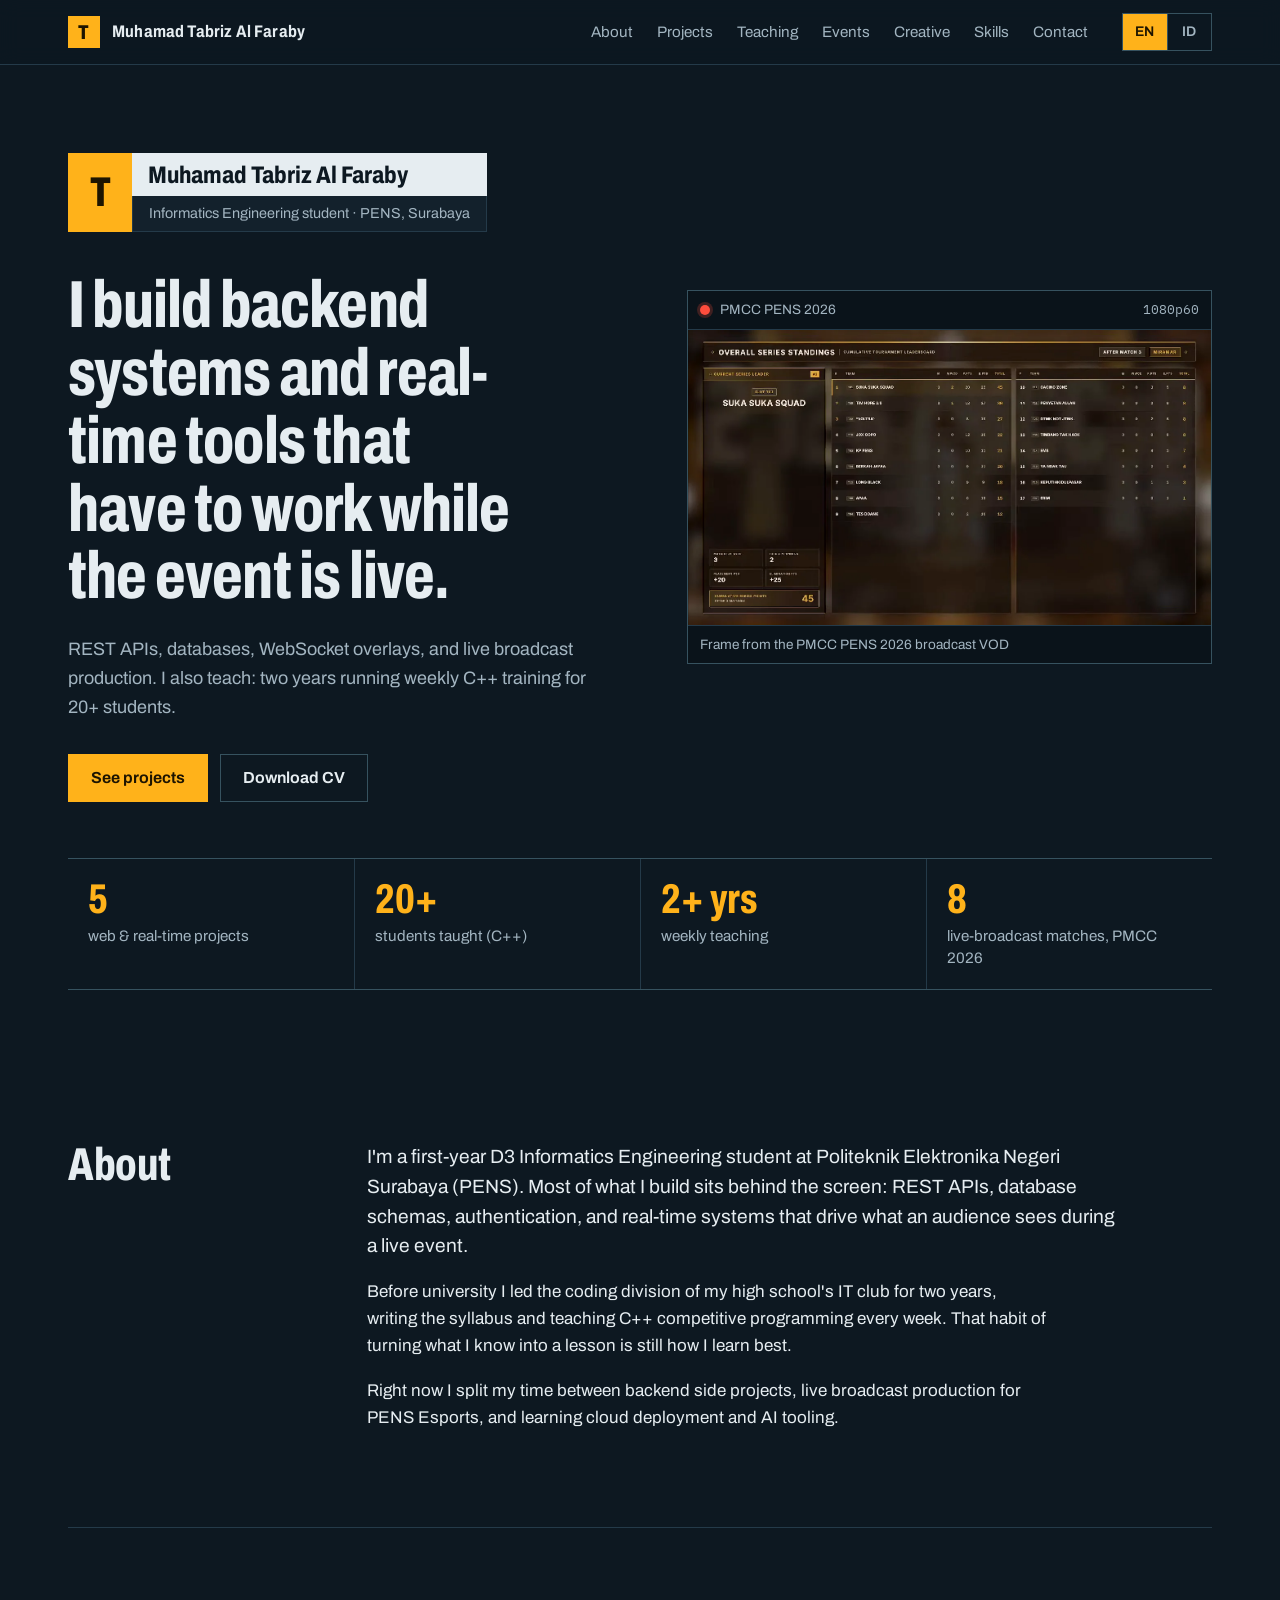
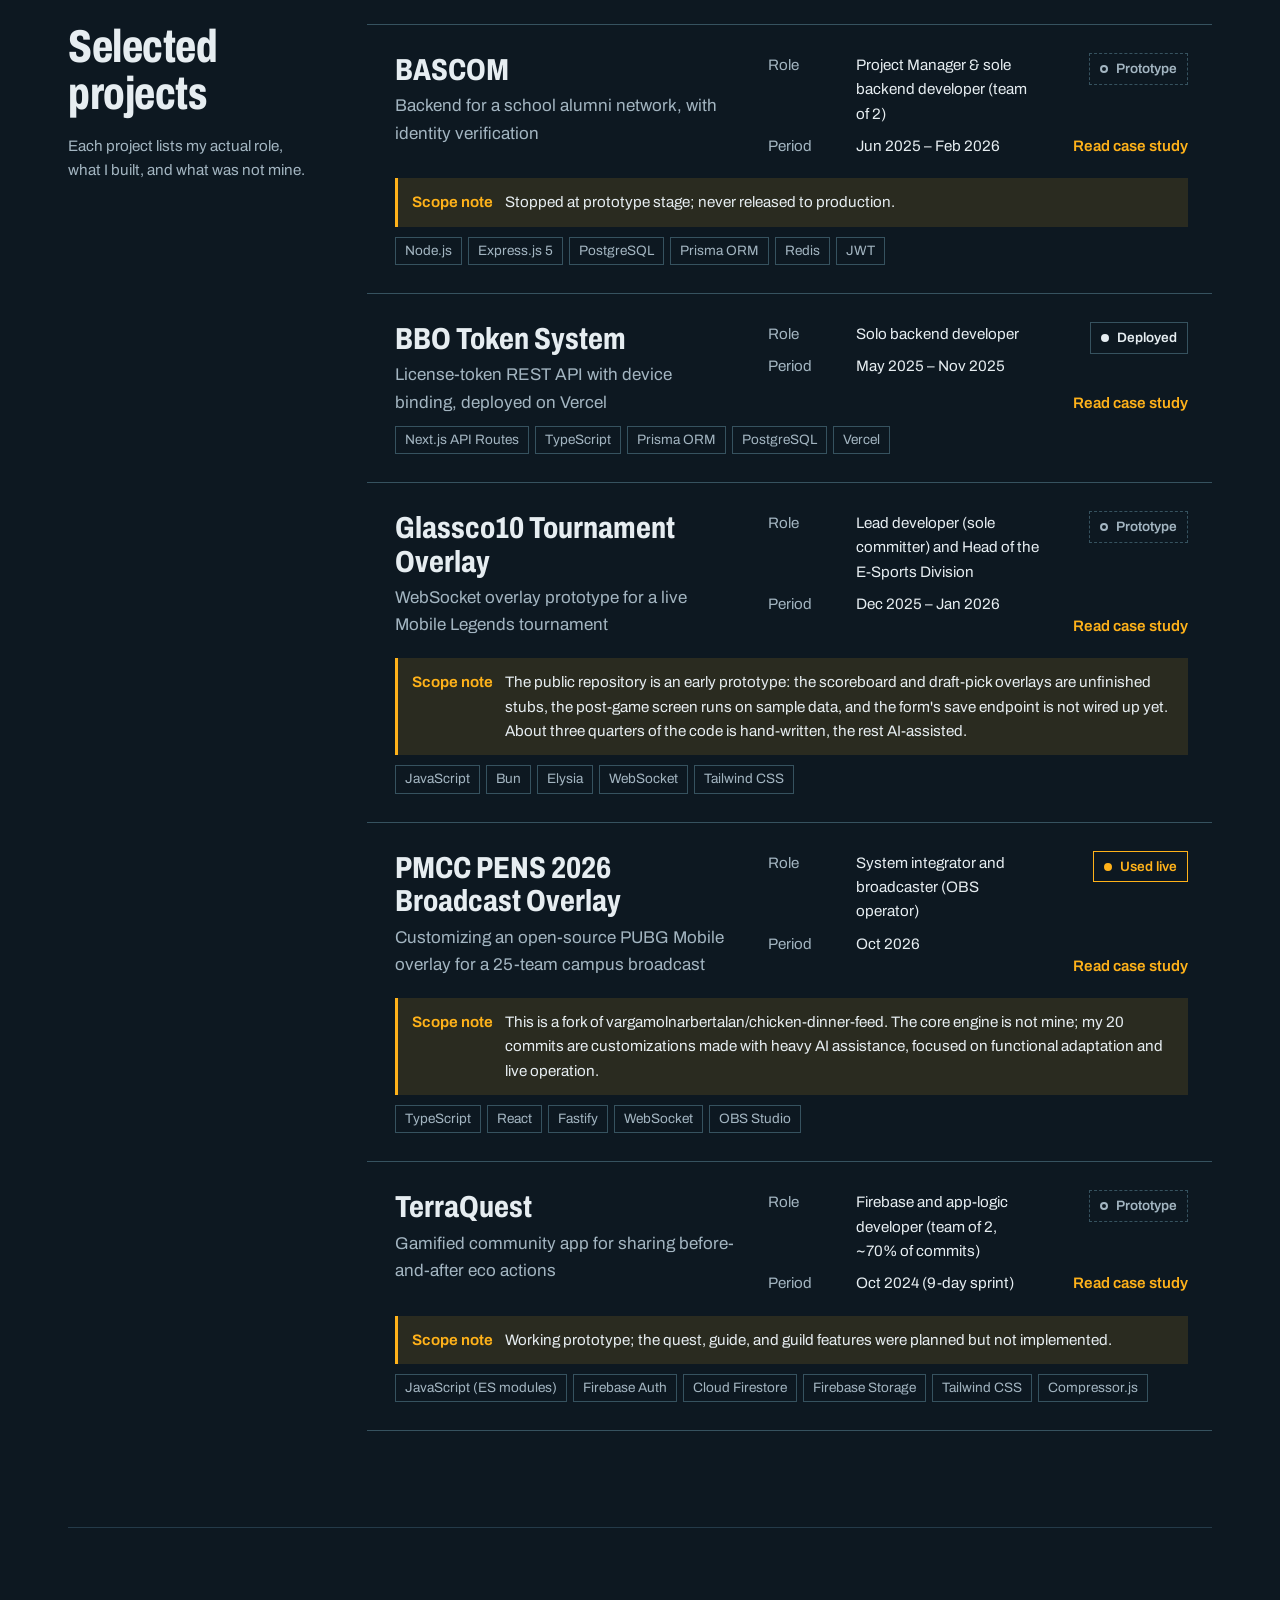
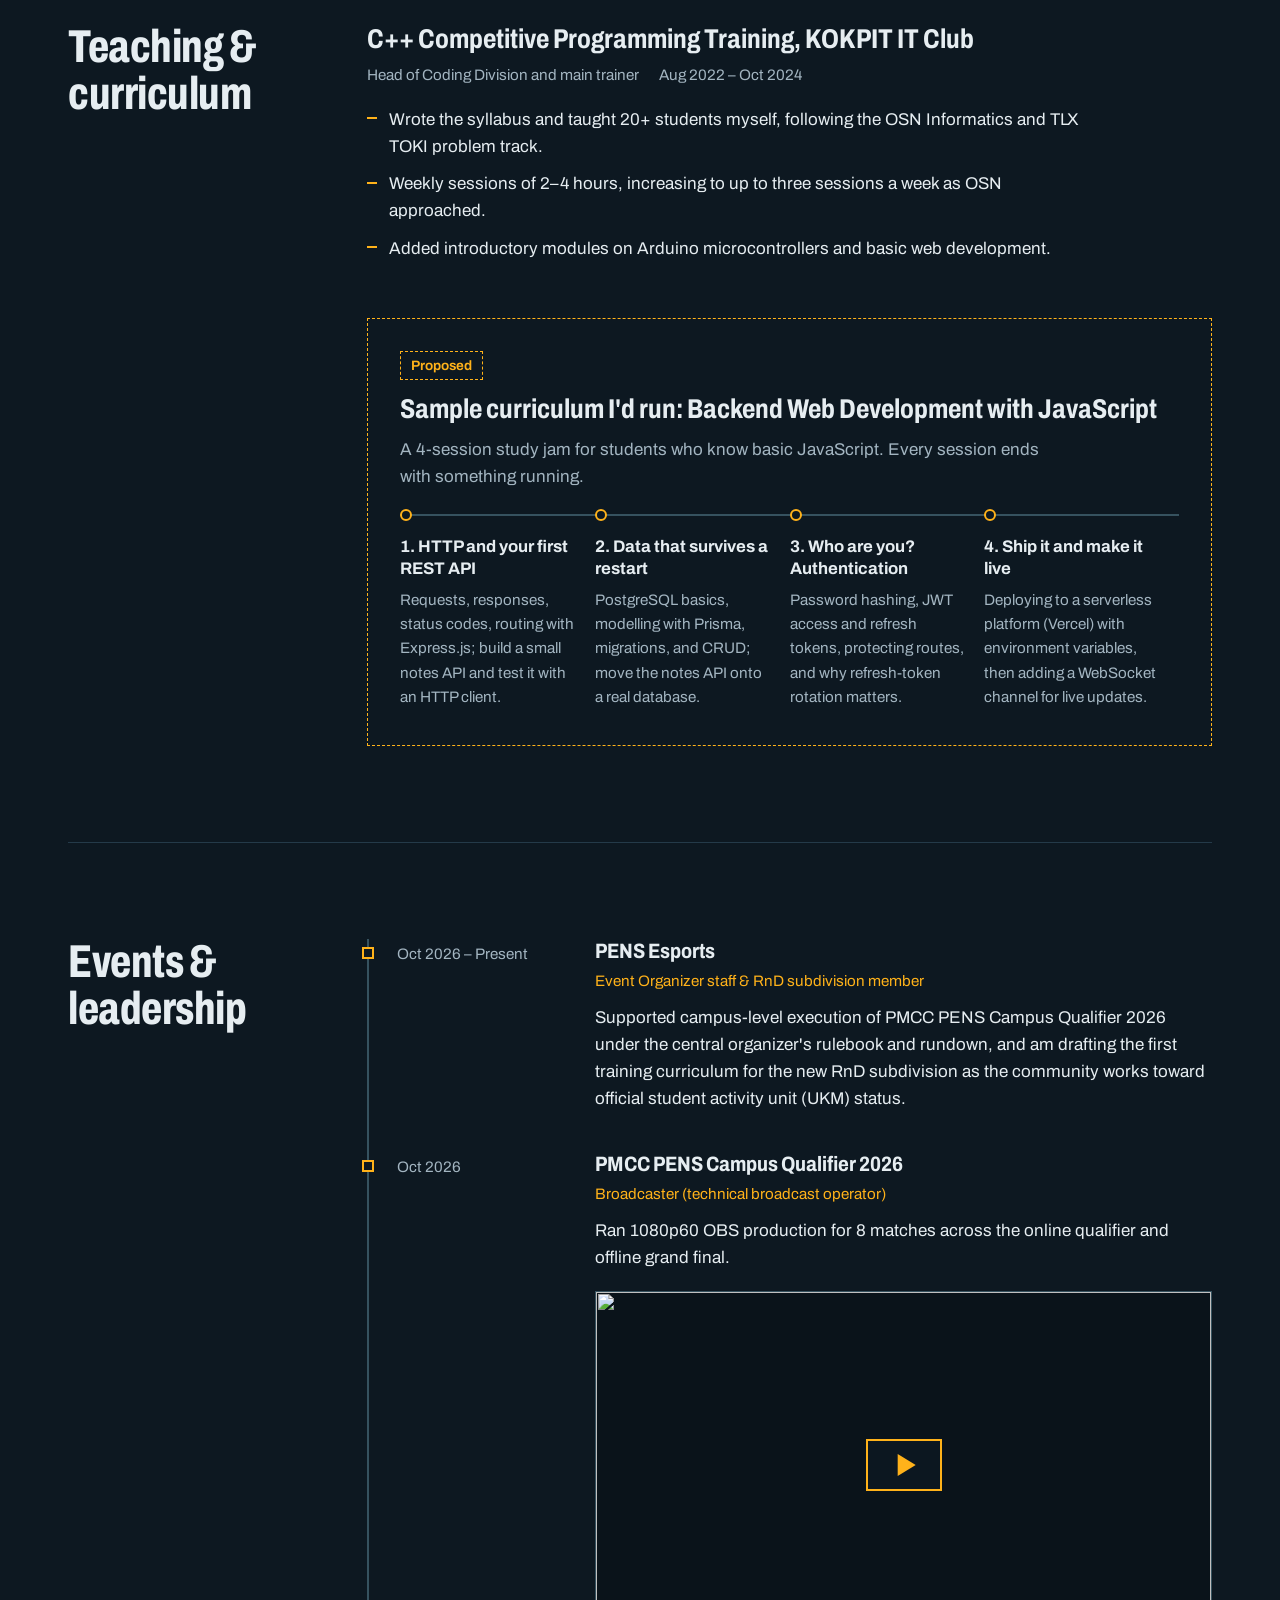
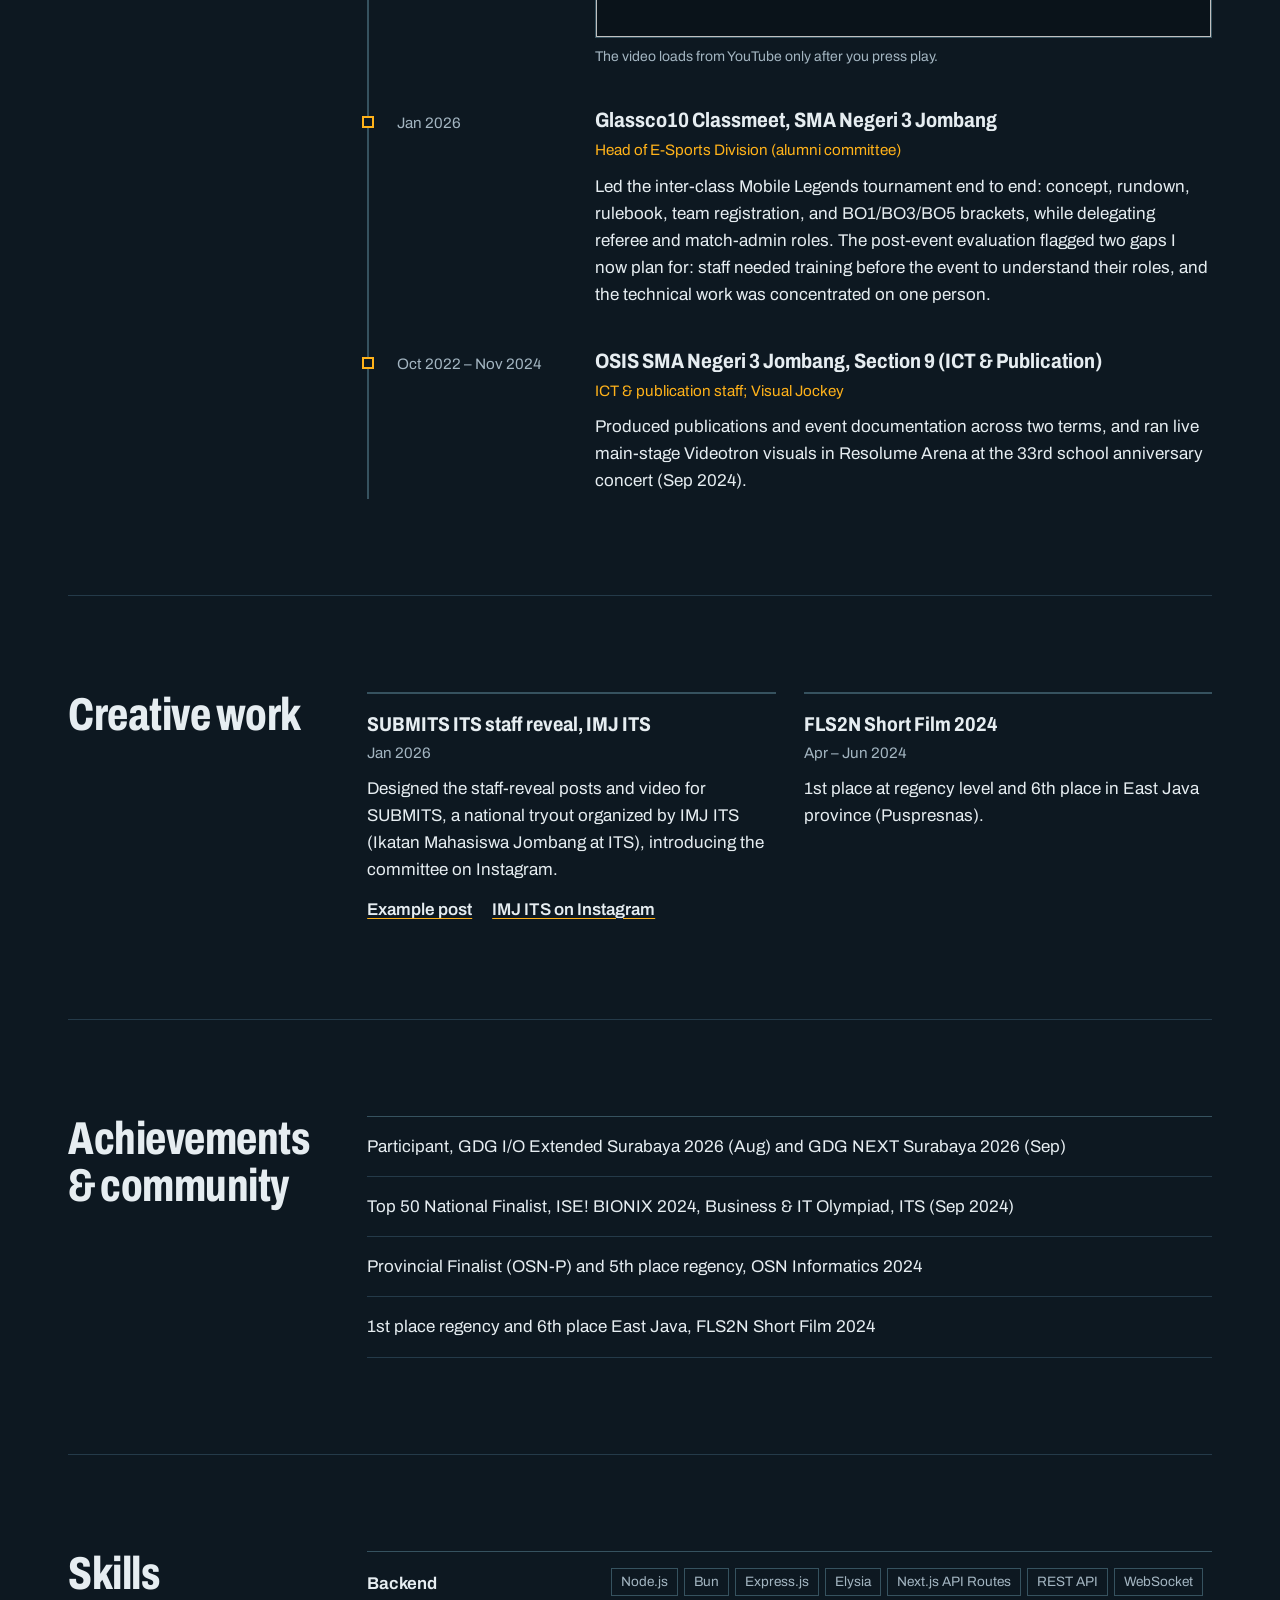
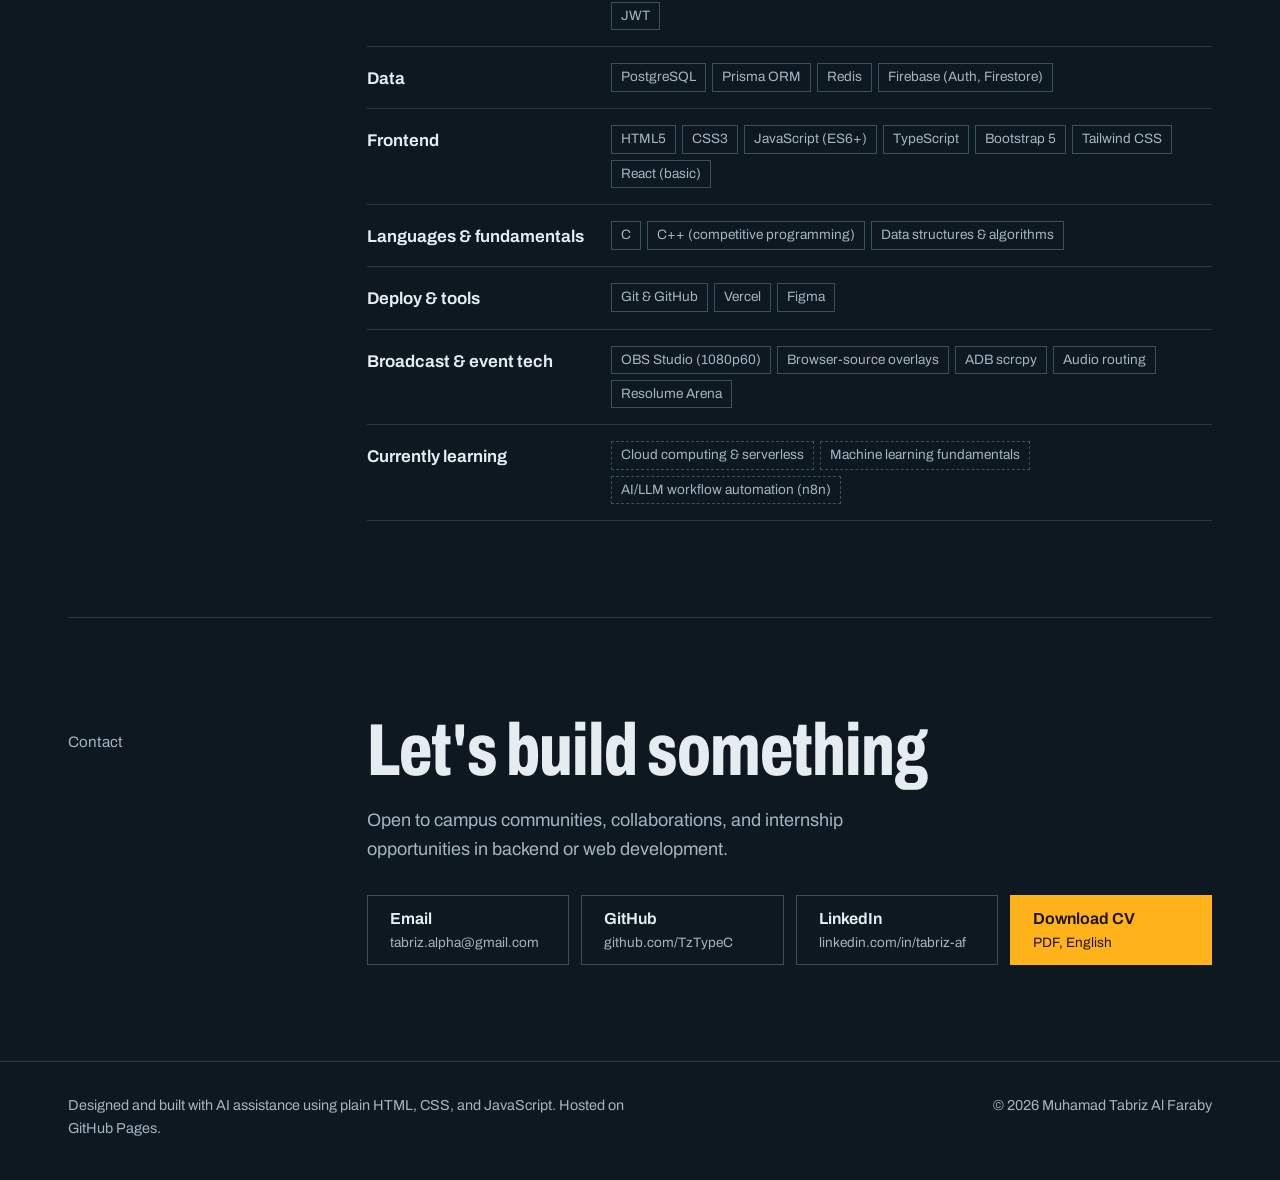
==== commit 2f8f7195: "Correct Glassco10 project scope; update CV" ====
--- a/index.html
+++ b/index.html
@@ -148,18 +148,18 @@
         <li class="run">
           <div>
             <h3><a href="projects/glassco10-overlay.html">Glassco10 Tournament Overlay</a></h3>
-            <p class="run-tagline" data-i18n="projects.glassco10-overlay.tagline">Real-time Videotron overlay for a live Mobile Legends tournament</p>
+            <p class="run-tagline" data-i18n="projects.glassco10-overlay.tagline">WebSocket overlay prototype for a live Mobile Legends tournament</p>
           </div>
           <dl class="run-meta">
             <div><dt data-i18n="labels.role">Role</dt><dd data-i18n="projects.glassco10-overlay.role">Lead developer (sole committer) and Head of the E-Sports Division</dd></div>
             <div><dt data-i18n="labels.period">Period</dt><dd data-i18n="projects.glassco10-overlay.period">Dec 2025 – Jan 2026</dd></div>
           </dl>
           <div class="run-side">
-            <span class="status status-live" data-i18n="projects.glassco10-overlay.status">Used live</span>
-            <span class="run-cta" data-i18n="ui.readCase" aria-hidden="true">Read case study</span>
-          </div>
-          <p class="run-scope"><strong data-i18n="labels.honesty">Scope note</strong><span data-i18n="projects.glassco10-overlay.honesty">The scoreboard and draft pick are controlled manually by an operator; only the post-game screen is automated through the API. About three quarters of the code is hand-written, the rest AI-assisted.</span></p>
-          <ul class="stack"><li>JavaScript</li><li>Bun</li><li>Elysia</li><li>WebSocket</li><li>Tailwind CSS</li><li>Moonton Public API</li></ul>
+            <span class="status status-prototype" data-i18n="projects.glassco10-overlay.status">Prototype</span>
+            <span class="run-cta" data-i18n="ui.readCase" aria-hidden="true">Read case study</span>
+          </div>
+          <p class="run-scope"><strong data-i18n="labels.honesty">Scope note</strong><span data-i18n="projects.glassco10-overlay.honesty">The public repository is an early prototype: the scoreboard and draft-pick overlays are unfinished stubs, the post-game screen runs on sample data, and the form&#x27;s save endpoint is not wired up yet. About three quarters of the code is hand-written, the rest AI-assisted.</span></p>
+          <ul class="stack"><li>JavaScript</li><li>Bun</li><li>Elysia</li><li>WebSocket</li><li>Tailwind CSS</li></ul>
         </li>
         <li class="run">
           <div>
